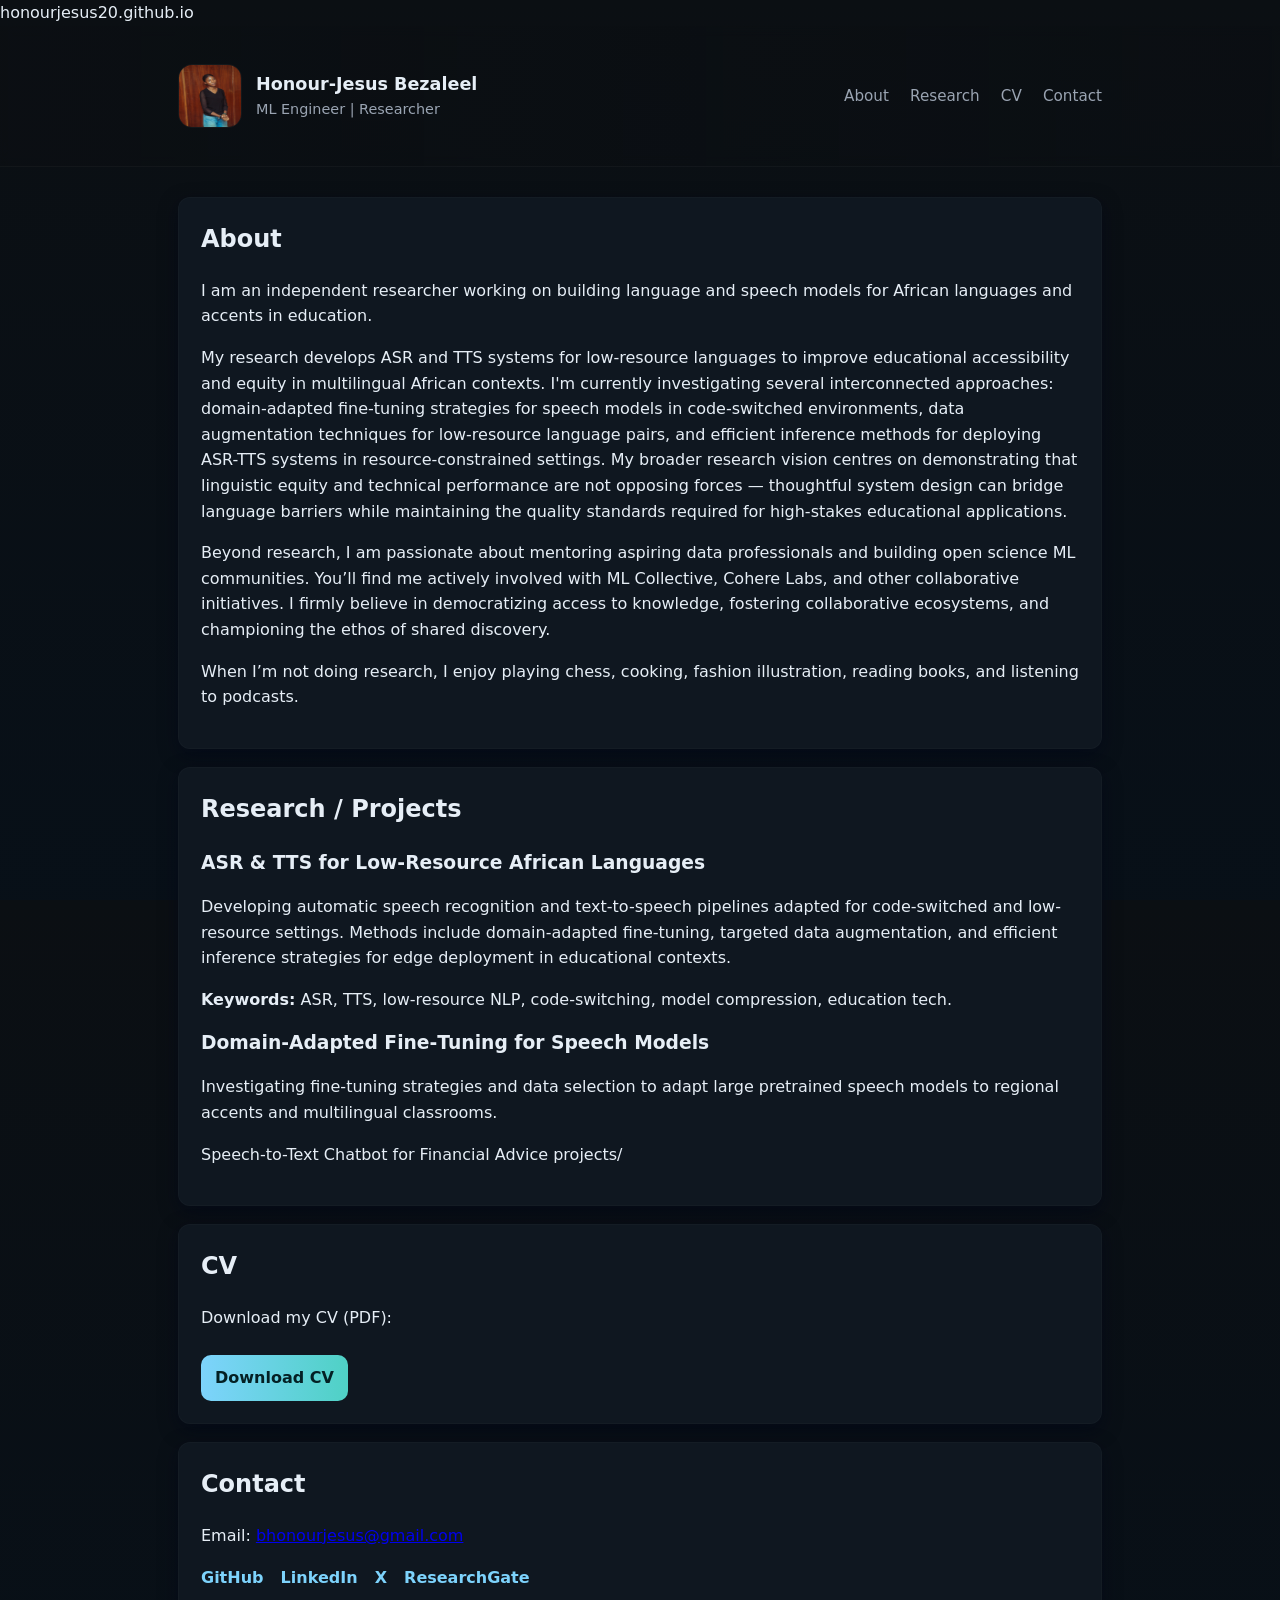
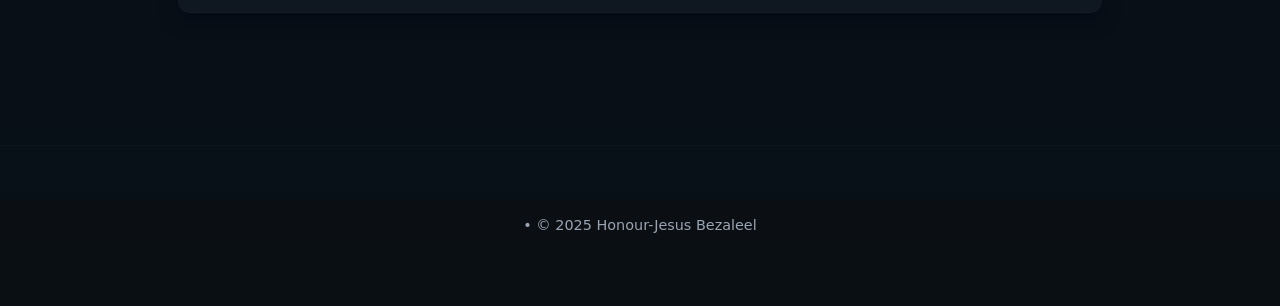
==== index.html @ 6c54e672 "Change profile image and update project note Updated profile image and modified project note." ====
honourjesus20.github.io<!doctype html>
<html lang="en">
<head>
  <meta charset="utf-8" />
  <meta name="viewport" content="width=device-width,initial-scale=1" />
  <title>Honour-Jesus Bezaleel — ML Engineer | Researcher</title>
  <link rel="stylesheet" href="style.css">
  <link rel="icon" href="assets/profile.svg">
</head>
<body>
  <header class="site-header">
    <div class="container header-inner">
      <div class="brand">
        <img src="WhatsApp Image 2024-03-01 at 17.44.11_cec49f7b.jpg" alt="Profile" class="avatar"/>
        <div>
          <h1>Honour-Jesus Bezaleel</h1>
          <p class="tagline">ML Engineer | Researcher</p>
        </div>
      </div>
      <nav class="nav">
        <a href="#about">About</a>
        <a href="#research">Research</a>
        <a href="#cv">CV</a>
        <a href="#contact">Contact</a>
      </nav>
    </div>
  </header>

  <main class="container main">
    <section id="about" class="card">
      <h2>About</h2>
      <p>
        I am an independent researcher working on building language and speech models for African languages and accents in education.
      </p>
      <p>
        My research develops ASR and TTS systems for low-resource languages to improve educational accessibility and equity in multilingual African contexts. I'm currently investigating several interconnected approaches: domain-adapted fine-tuning strategies for speech models in code-switched environments, data augmentation techniques for low-resource language pairs, and efficient inference methods for deploying ASR-TTS systems in resource-constrained settings. My broader research vision centres on demonstrating that linguistic equity and technical performance are not opposing forces — thoughtful system design can bridge language barriers while maintaining the quality standards required for high-stakes educational applications.
      </p>
      <p>
        Beyond research, I am passionate about mentoring aspiring data professionals and building open science ML communities. You’ll find me actively involved with ML Collective, Cohere Labs, and other collaborative initiatives. I firmly believe in democratizing access to knowledge, fostering collaborative ecosystems, and championing the ethos of shared discovery.
      </p>
      <p>
        When I’m not doing research, I enjoy playing chess, cooking, fashion illustration, reading books, and listening to podcasts.
      </p>
    </section>

    <section id="research" class="card">
      <h2>Research / Projects</h2>
      <article class="project">
        <h3>ASR & TTS for Low‑Resource African Languages</h3>
        <p>
          Developing automatic speech recognition and text-to-speech pipelines adapted for code‑switched and low-resource settings. Methods include domain-adapted fine-tuning, targeted data augmentation, and efficient inference strategies for edge deployment in educational contexts.
        </p>
        <p><strong>Keywords:</strong> ASR, TTS, low-resource NLP, code-switching, model compression, education tech.</p>
      </article>

      <article class="project">
        <h3>Domain‑Adapted Fine‑Tuning for Speech Models</h3>
        <p>
          Investigating fine-tuning strategies and data selection to adapt large pretrained speech models to regional accents and multilingual classrooms.
        </p>
      </article>

     <p class="project">Speech-to-Text Chatbot for Financial Advice </h3>projects/</p>
    </section>

    <section id="cv" class="card">
      <h2>CV</h2>
      <p>Download my CV (PDF):</p>
      <a class="btn" href="cv.pdf" download>Download CV</a>
    </section>

    <section id="contact" class="card">
      <h2>Contact</h2>
      <p>Email: <a href="mailto:bhonourjesus@gmail.com">bhonourjesus@gmail.com</a></p>
      <div class="socials">
        <a href="https://github.com/honourjesus20" target="_blank" rel="noopener">GitHub</a>
        <a href="https://www.linkedin.com/in/honour-jesus-bezaleel/" target="_blank" rel="noopener">LinkedIn</a>
        <a href="https://x.com/bezaleel_son" target="_blank" rel="noopener">X</a>
        <a href="https://www.researchgate.net/profile/Honour-Jesus-Bezaleel?ev=hdr_xprf" target="_blank" rel="noopener">ResearchGate</a>
      </div>
    </section>
  </main>

  <footer class="site-footer">
    <div class="container">
      <p>• © 2025 Honour-Jesus Bezaleel</p>
    </div>
  </footer>

  <script>
    // Smooth scrolling for internal links
    document.querySelectorAll('a[href^="#"]').forEach(a => {
      a.addEventListener('click', e => {
        e.preventDefault();
        const t = document.querySelector(a.getAttribute('href'));
        if (t) t.scrollIntoView({behavior: 'smooth'});
      });
    });
  </script>
</body>
</html>
---- style.css ----
/* style.css - Dark themed minimal academic style */
:root{
  --bg: #0b0f13;
  --card: #0f1720;
  --muted: #9aa4b2;
  --accent: #7dd3fc;
  --text: #e6eef6;
  --glass: rgba(255,255,255,0.03);
  --radius: 12px;
  --max-width: 980px;
}
*{box-sizing:border-box}
html,body{height:100%}
body{
  margin:0;
  font-family: Inter, ui-sans-serif, system-ui, -apple-system, "Segoe UI", Roboto, "Helvetica Neue", Arial;
  background: linear-gradient(180deg, var(--bg), #071019 120%);
  color:var(--text);
  -webkit-font-smoothing:antialiased;
  -moz-osx-font-smoothing:grayscale;
  line-height:1.6;
}
.container{max-width:var(--max-width);margin:0 auto;padding:28px;}
.header-inner{display:flex;align-items:center;justify-content:space-between;gap:16px;}
.site-header{position:sticky;top:0;background:linear-gradient(90deg, rgba(11,15,19,0.9), rgba(11,15,19,0.6));backdrop-filter: blur(6px);border-bottom:1px solid rgba(255,255,255,0.03);z-index:40;padding:10px 0}
.brand{display:flex;gap:14px;align-items:center}
.brand h1{margin:0;font-size:1.1rem}
.tagline{margin:0;color:var(--muted);font-size:0.9rem}
.avatar{width:64px;height:64px;border-radius:14px;border:1px solid rgba(255,255,255,0.04)}
.nav a{color:var(--muted);text-decoration:none;margin-left:16px;font-size:0.95rem}
.nav a:hover{color:var(--accent)}
.main{padding-top:30px;padding-bottom:80px}
.card{background:var(--card);border-radius:var(--radius);padding:22px;margin-bottom:18px;box-shadow: 0 6px 18px rgba(2,6,23,0.6);border:1px solid rgba(255,255,255,0.02)}
.card h2{margin-top:0}
.project h3{margin-bottom:6px;margin-top:6px}
.note{color:var(--muted);font-size:0.95rem}
.btn{display:inline-block;padding:10px 14px;border-radius:10px;background:linear-gradient(90deg,var(--accent),#4fd1c5);color:#042024;text-decoration:none;font-weight:600;margin-top:8px}
.socials a{display:inline-block;margin-right:12px;color:var(--accent);text-decoration:none;font-weight:600}
.site-footer{padding:26px 0;color:var(--muted);border-top:1px solid rgba(255,255,255,0.02);margin-top:34px;text-align:center;font-size:0.9rem}

/* Responsive */
@media (max-width:720px){
  .header-inner{flex-direction:column;align-items:flex-start}
  .nav{display:flex;gap:10px;margin-top:8px}
  .avatar{width:56px;height:56px}
  .container{padding:18px}
}
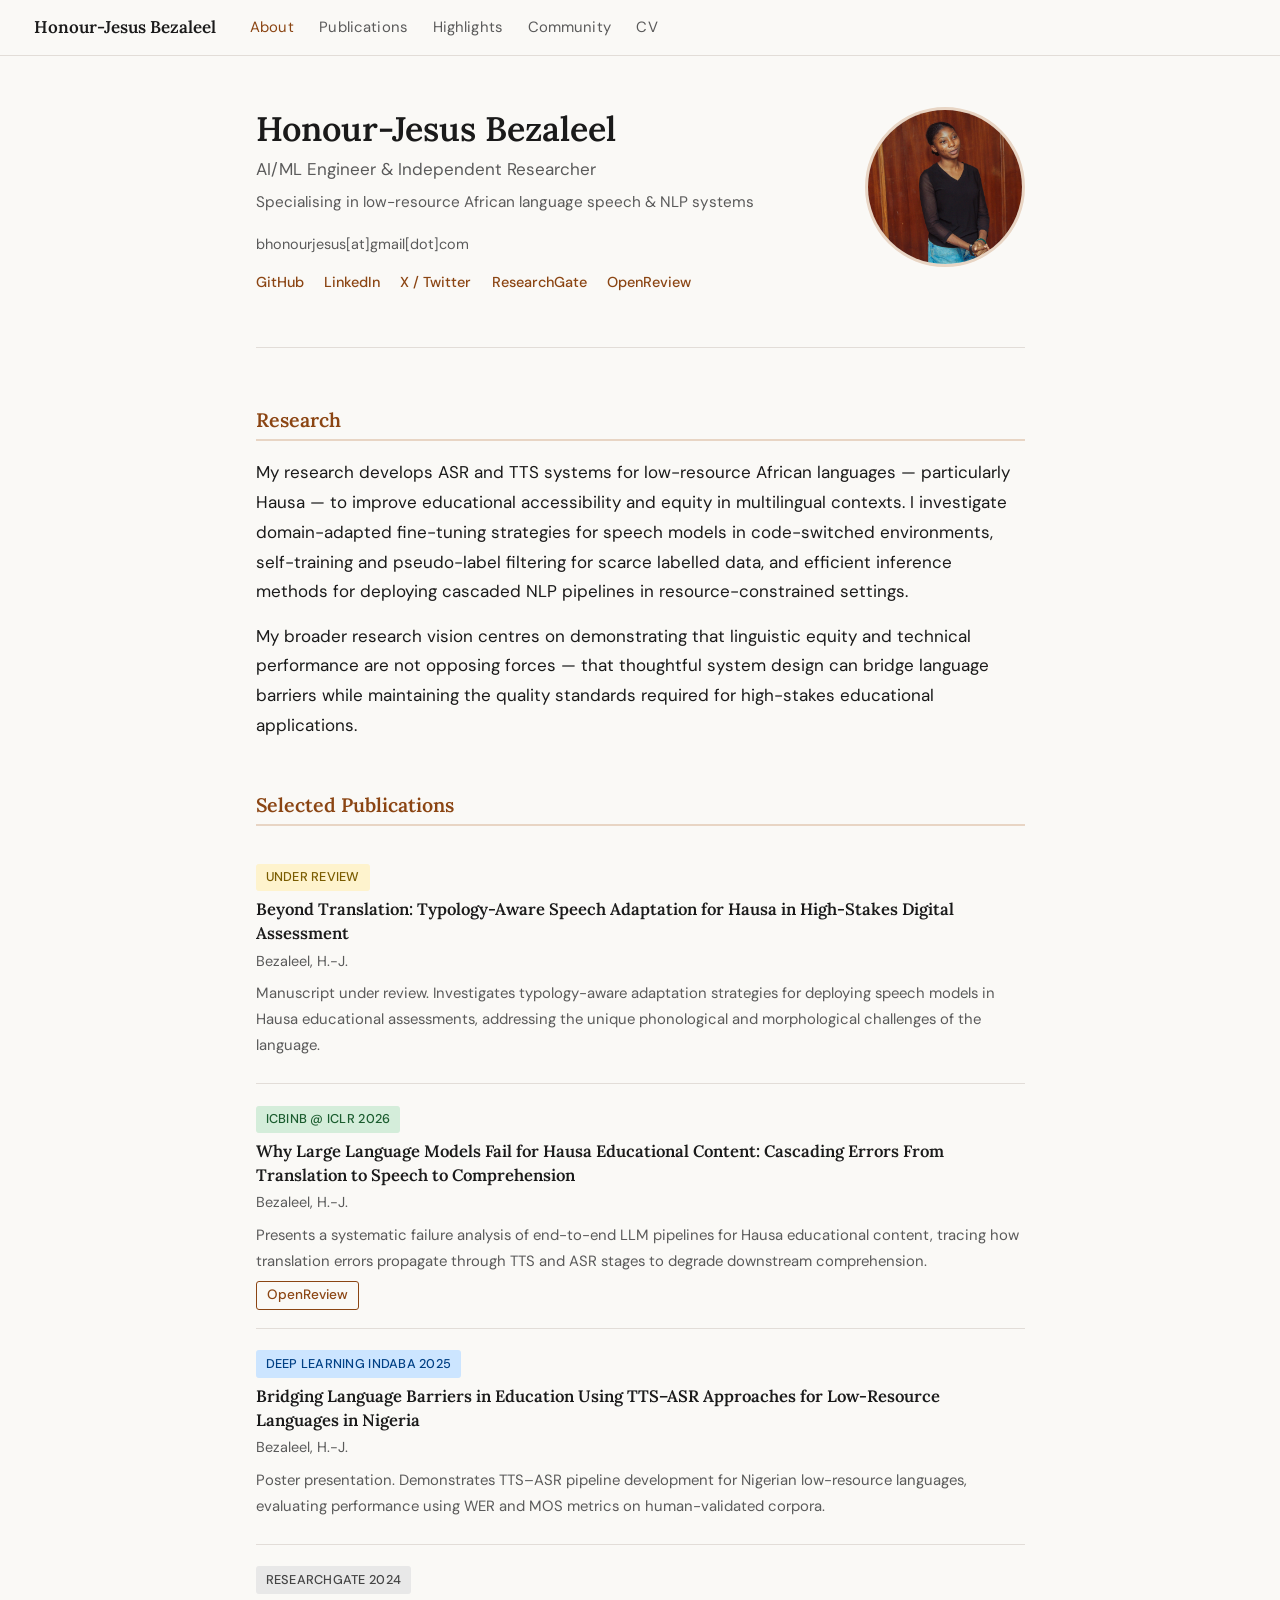
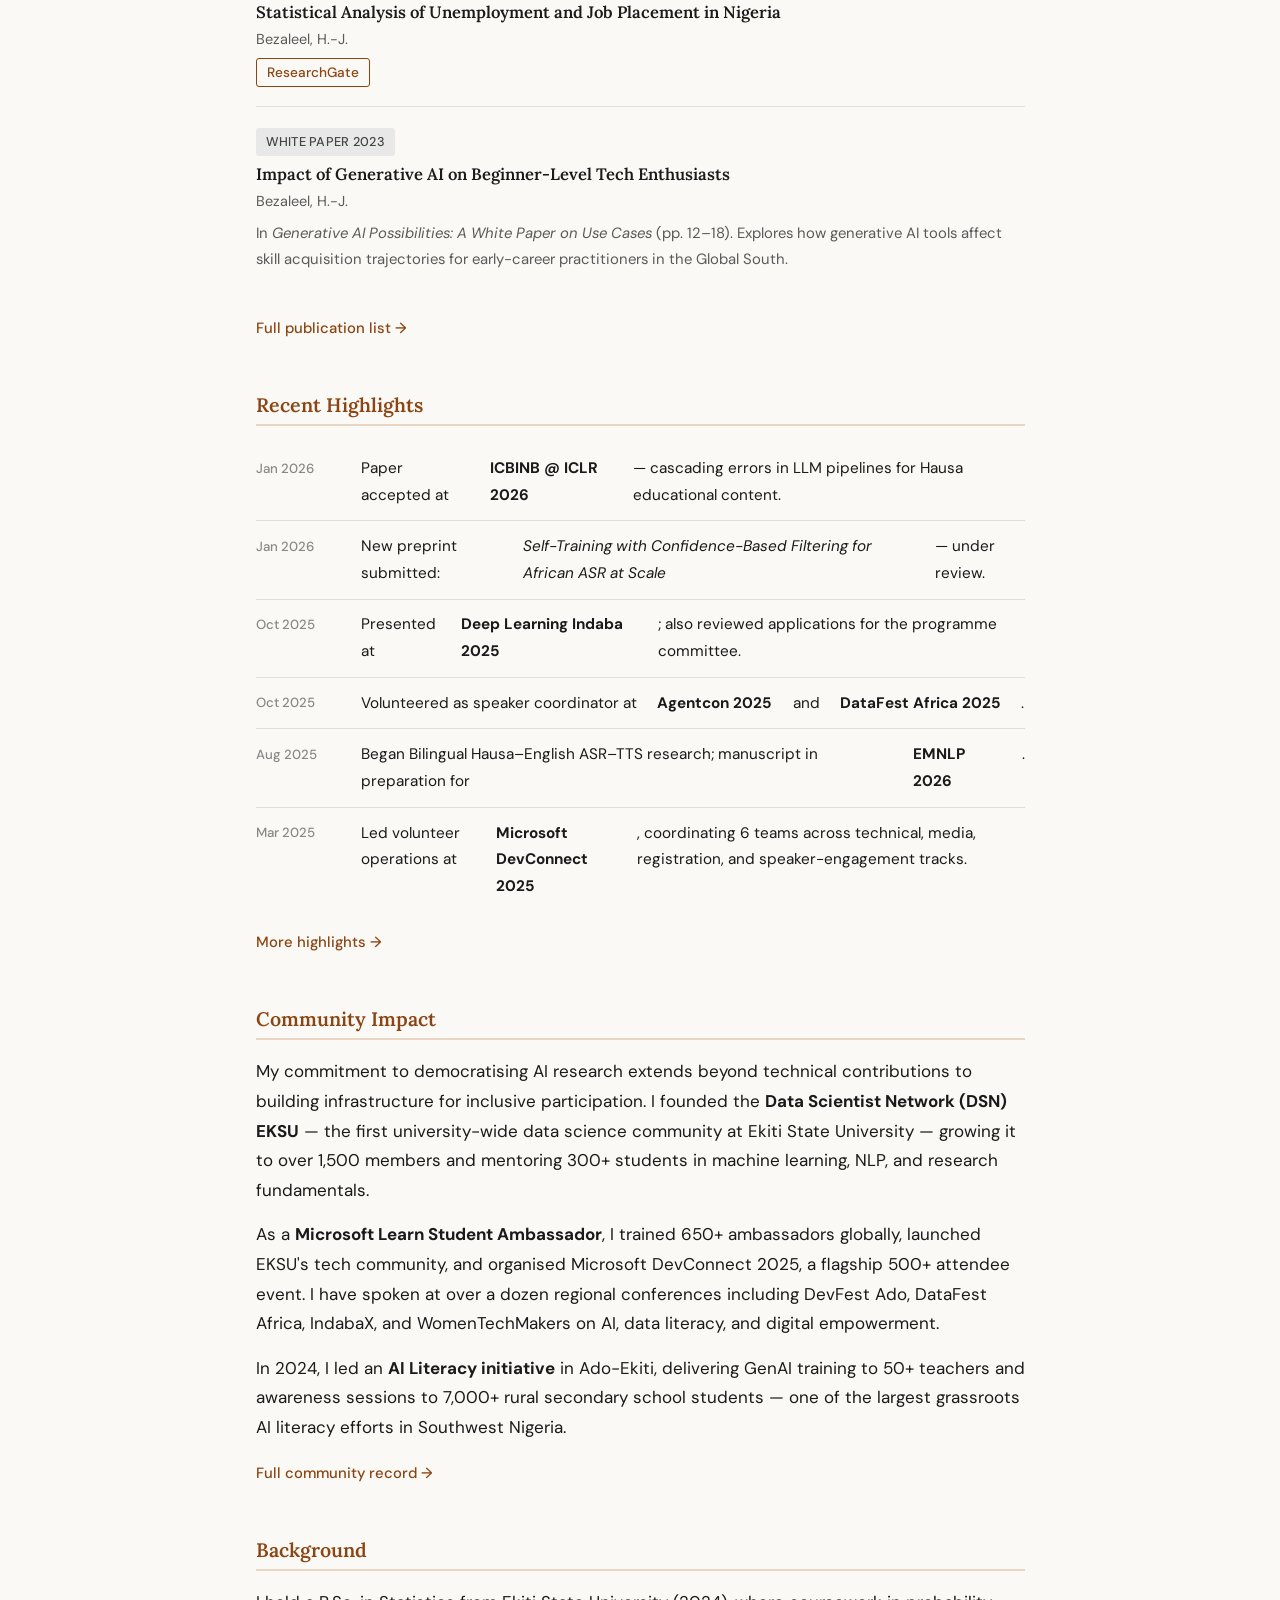
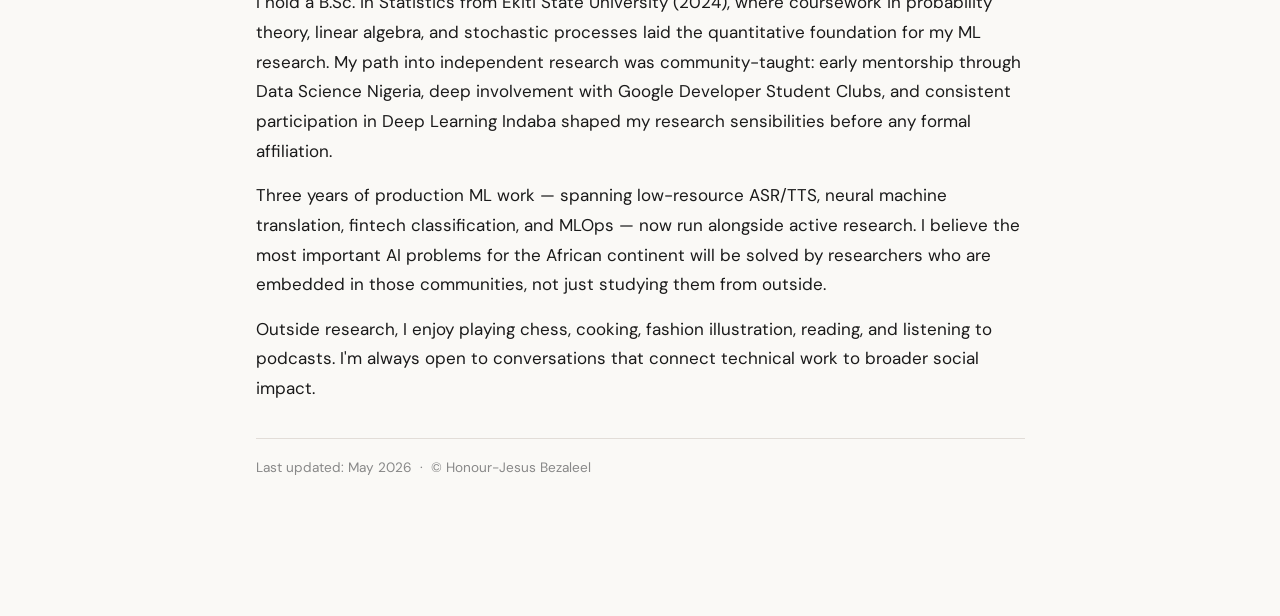
==== commit fee73a32: "Rename index(1).html to index.html" ====
--- a/index.html
+++ b/index.html
@@ -1,101 +1,180 @@
- honourjesus20.github.io<!doctype html>
+<!DOCTYPE html>
 <html lang="en">
 <head>
-  <meta charset="utf-8" />
-  <meta name="viewport" content="width=device-width,initial-scale=1" />
-  <title>Honour-Jesus Bezaleel — ML Engineer | Researcher</title>
-  <link rel="stylesheet" href="style.css">
-  <link rel="icon" href="assets/profile.svg">
+  <meta charset="UTF-8" />
+  <meta name="viewport" content="width=device-width, initial-scale=1.0" />
+  <meta name="description" content="Honour-Jesus Bezaleel — AI/ML Engineer and Researcher specialising in low-resource African language speech and NLP systems." />
+  <title>Honour-Jesus Bezaleel</title>
+  <link rel="preconnect" href="https://fonts.googleapis.com" />
+  <link rel="preconnect" href="https://fonts.gstatic.com" crossorigin />
+  <link href="https://fonts.googleapis.com/css2?family=Lora:ital,wght@0,400;0,600;1,400&family=DM+Sans:wght@300;400;500&display=swap" rel="stylesheet" />
+  <link rel="stylesheet" href="style.css" />
 </head>
 <body>
-  <header class="site-header">
-    <div class="container header-inner">
-      <div class="brand">
-        <img src="WhatsApp Image 2024-03-01 at 17.44.11_cec49f7b.jpg" alt="Profile" class="avatar"/>
-        <div>
-          <h1>Honour-Jesus Bezaleel</h1>
-          <p class="tagline">ML Engineer | Researcher</p>
+  <header>
+    <div class="site-title"><a href="index.html">Honour-Jesus Bezaleel</a></div>
+    <nav>
+      <a href="index.html" class="active">About</a>
+      <a href="publications.html">Publications</a>
+      <a href="news.html">Highlights</a>
+      <a href="community.html">Community</a>
+      <a href="Honour-Jesus_Bezaleel_CV(1).pdf" target="_blank">CV</a>
+    </nav>
+    <button class="nav-toggle" aria-label="Toggle navigation">&#9776;</button>
+  </header>
+
+  <main class="container">
+    <section class="hero">
+      <div class="hero-text">
+        <h1>Honour-Jesus Bezaleel</h1>
+        <p class="role">AI/ML Engineer &amp; Independent Researcher</p>
+        <p class="affiliation">
+          Specialising in low-resource African language speech &amp; NLP systems
+        </p>
+        <div class="contact-line">
+          <span>bhonourjesus[at]gmail[dot]com</span>
+        </div>
+        <div class="social-links">
+          <a href="https://github.com/honourjesus20" target="_blank">GitHub</a>
+          <a href="https://www.linkedin.com/in/honour-jesus-bezaleel/" target="_blank">LinkedIn</a>
+          <a href="https://x.com/bezaleel_son" target="_blank">X / Twitter</a>
+          <a href="https://www.researchgate.net/profile/Honour-Jesus-Bezaleel" target="_blank">ResearchGate</a>
+          <a href="https://openreview.net/profile?id=~Honour-Jesus_Bezaleel1" target="_blank">OpenReview</a>
         </div>
       </div>
-      <nav class="nav">
-        <a href="#about">About</a>
-        <a href="#research">Research</a>
-        <a href="#cv">CV</a>
-        <a href="#contact">Contact</a>
-      </nav>
-    </div>
-  </header>
+      <div class="hero-image">
+        <img src="WhatsApp Image 2024-03-01 at 17.44.11_cec49f7b.jpg" alt="Honour-Jesus Bezaleel" />
+      </div>
+    </section>
 
-  <main class="container main">
-    <section id="about" class="card">
-      <h2>About</h2>
+    <section id="research">
+      <h2>Research</h2>
       <p>
-        I am an independent researcher working on building language and speech models for African languages and accents in education.
+        My research develops ASR and TTS systems for low-resource African languages — particularly Hausa — to improve
+        educational accessibility and equity in multilingual contexts. I investigate domain-adapted fine-tuning strategies
+        for speech models in code-switched environments, self-training and pseudo-label filtering for scarce labelled data,
+        and efficient inference methods for deploying cascaded NLP pipelines in resource-constrained settings.
       </p>
       <p>
-        My research develops ASR and TTS systems for low-resource languages to improve educational accessibility and equity in multilingual African contexts. I'm currently investigating several interconnected approaches: domain-adapted fine-tuning strategies for speech models in code-switched environments, data augmentation techniques for low-resource language pairs, and efficient inference methods for deploying ASR-TTS systems in resource-constrained settings. My broader research vision centres on demonstrating that linguistic equity and technical performance are not opposing forces — thoughtful system design can bridge language barriers while maintaining the quality standards required for high-stakes educational applications.
-      </p>
-      <p>
-        Beyond research, I am passionate about mentoring aspiring data professionals and building open science ML communities. You’ll find me actively involved with ML Collective, Cohere Labs, and other collaborative initiatives. I firmly believe in democratizing access to knowledge, fostering collaborative ecosystems, and championing the ethos of shared discovery.
-      </p>
-      <p>
-        When I’m not doing research, I enjoy playing chess, cooking, fashion illustration, reading books, and listening to podcasts.
+        My broader research vision centres on demonstrating that linguistic equity and technical performance are not
+        opposing forces — that thoughtful system design can bridge language barriers while maintaining the quality
+        standards required for high-stakes educational applications.
       </p>
     </section>
 
-    <section id="research" class="card">
-      <h2>Research / Projects</h2>
-      <article class="project">
-        <h3>ASR & TTS for Low‑Resource African Languages</h3>
-        <p>
-          Developing automatic speech recognition and text-to-speech pipelines adapted for code‑switched and low-resource settings. Methods include domain-adapted fine-tuning, targeted data augmentation, and efficient inference strategies for edge deployment in educational contexts.
-        </p>
-        <p><strong>Keywords:</strong> ASR, TTS, low-resource NLP, code-switching, model compression, education tech.</p>
-      </article>
+    <section id="selected-publications">
+      <h2>Selected Publications</h2>
 
-      <article class="project">
-        <h3>Domain‑Adapted Fine‑Tuning for Speech Models</h3>
-        <p>
-          Investigating fine-tuning strategies and data selection to adapt large pretrained speech models to regional accents and multilingual classrooms.
-        </p>
-      </article>
+      <div class="pub-card">
+        <div class="pub-meta">
+          <span class="venue under-review">Under Review</span>
+        </div>
+        <p class="pub-title">Beyond Translation: Typology-Aware Speech Adaptation for Hausa in High-Stakes Digital Assessment</p>
+        <p class="pub-authors">Bezaleel, H.-J.</p>
+        <p class="pub-desc">Manuscript under review. Investigates typology-aware adaptation strategies for deploying speech models in Hausa educational assessments, addressing the unique phonological and morphological challenges of the language.</p>
+      </div>
 
-     <p class="project">Speech-to-Text Chatbot for Financial Advice </h3>projects/</p>
+      <div class="pub-card">
+        <div class="pub-meta">
+          <span class="venue iclr">ICBINB @ ICLR 2026</span>
+        </div>
+        <p class="pub-title">Why Large Language Models Fail for Hausa Educational Content: Cascading Errors From Translation to Speech to Comprehension</p>
+        <p class="pub-authors">Bezaleel, H.-J.</p>
+        <p class="pub-desc">Presents a systematic failure analysis of end-to-end LLM pipelines for Hausa educational content, tracing how translation errors propagate through TTS and ASR stages to degrade downstream comprehension.</p>
+        <div class="pub-links">
+          <a href="https://openreview.net/profile?id=~Honour-Jesus_Bezaleel1" target="_blank">OpenReview</a>
+        </div>
+      </div>
+
+      <div class="pub-card">
+        <div class="pub-meta">
+          <span class="venue indaba">Deep Learning Indaba 2025</span>
+        </div>
+        <p class="pub-title">Bridging Language Barriers in Education Using TTS–ASR Approaches for Low-Resource Languages in Nigeria</p>
+        <p class="pub-authors">Bezaleel, H.-J.</p>
+        <p class="pub-desc">Poster presentation. Demonstrates TTS–ASR pipeline development for Nigerian low-resource languages, evaluating performance using WER and MOS metrics on human-validated corpora.</p>
+      </div>
+
+      <div class="pub-card">
+        <div class="pub-meta">
+          <span class="venue preprint">ResearchGate 2024</span>
+        </div>
+        <p class="pub-title">Statistical Analysis of Unemployment and Job Placement in Nigeria</p>
+        <p class="pub-authors">Bezaleel, H.-J.</p>
+        <div class="pub-links">
+          <a href="https://www.researchgate.net/profile/Honour-Jesus-Bezaleel" target="_blank">ResearchGate</a>
+        </div>
+      </div>
+
+      <div class="pub-card">
+        <div class="pub-meta">
+          <span class="venue preprint">White Paper 2023</span>
+        </div>
+        <p class="pub-title">Impact of Generative AI on Beginner-Level Tech Enthusiasts</p>
+        <p class="pub-authors">Bezaleel, H.-J.</p>
+        <p class="pub-desc">In <em>Generative AI Possibilities: A White Paper on Use Cases</em> (pp. 12–18). Explores how generative AI tools affect skill acquisition trajectories for early-career practitioners in the Global South.</p>
+      </div>
+
+      <p class="see-more"><a href="publications.html">Full publication list →</a></p>
     </section>
 
-    <section id="cv" class="card">
-      <h2>CV</h2>
-      <p>Download my CV (PDF):</p>
-      <a class="btn" href="cv.pdf" download>Download CV</a>
+    <section id="highlights">
+      <h2>Recent Highlights</h2>
+      <ul class="news-list">
+        <li><span class="news-date">Jan 2026</span> Paper accepted at <strong>ICBINB @ ICLR 2026</strong> — cascading errors in LLM pipelines for Hausa educational content.</li>
+        <li><span class="news-date">Jan 2026</span> New preprint submitted: <em>Self-Training with Confidence-Based Filtering for African ASR at Scale</em> — under review.</li>
+        <li><span class="news-date">Oct 2025</span> Presented at <strong>Deep Learning Indaba 2025</strong>; also reviewed applications for the programme committee.</li>
+        <li><span class="news-date">Oct 2025</span> Volunteered as speaker coordinator at <strong>Agentcon 2025</strong> and <strong>DataFest Africa 2025</strong>.</li>
+        <li><span class="news-date">Aug 2025</span> Began Bilingual Hausa–English ASR–TTS research; manuscript in preparation for <strong>EMNLP 2026</strong>.</li>
+        <li><span class="news-date">Mar 2025</span> Led volunteer operations at <strong>Microsoft DevConnect 2025</strong>, coordinating 6 teams across technical, media, registration, and speaker-engagement tracks.</li>
+      </ul>
+      <p class="see-more"><a href="news.html">More highlights →</a></p>
     </section>
 
-    <section id="contact" class="card">
-      <h2>Contact</h2>
-      <p>Email: <a href="mailto:bhonourjesus@gmail.com">bhonourjesus@gmail.com</a></p>
-      <div class="socials">
-        <a href="https://github.com/honourjesus20" target="_blank" rel="noopener">GitHub</a>
-        <a href="https://www.linkedin.com/in/honour-jesus-bezaleel/" target="_blank" rel="noopener">LinkedIn</a>
-        <a href="https://x.com/bezaleel_son" target="_blank" rel="noopener">X</a>
-        <a href="https://www.researchgate.net/profile/Honour-Jesus-Bezaleel?ev=hdr_xprf" target="_blank" rel="noopener">ResearchGate</a>
-      </div>
+    <section id="community">
+      <h2>Community Impact</h2>
+      <p>
+        My commitment to democratising AI research extends beyond technical contributions to building
+        infrastructure for inclusive participation. I founded the <strong>Data Scientist Network (DSN) EKSU</strong> — the
+        first university-wide data science community at Ekiti State University — growing it to over 1,500 members and
+        mentoring 300+ students in machine learning, NLP, and research fundamentals.
+      </p>
+      <p>
+        As a <strong>Microsoft Learn Student Ambassador</strong>, I trained 650+ ambassadors globally, launched EKSU's
+        tech community, and organised Microsoft DevConnect 2025, a flagship 500+ attendee event. I have spoken at over a
+        dozen regional conferences including DevFest Ado, DataFest Africa, IndabaX, and WomenTechMakers on AI, data
+        literacy, and digital empowerment.
+      </p>
+      <p>
+        In 2024, I led an <strong>AI Literacy initiative</strong> in Ado-Ekiti, delivering GenAI training to 50+
+        teachers and awareness sessions to 7,000+ rural secondary school students — one of the largest grassroots AI
+        literacy efforts in Southwest Nigeria.
+      </p>
+      <p class="see-more"><a href="community.html">Full community record →</a></p>
+    </section>
+
+    <section id="background">
+      <h2>Background</h2>
+      <p>
+        I hold a B.Sc. in Statistics from Ekiti State University (2024), where coursework in probability theory,
+        linear algebra, and stochastic processes laid the quantitative foundation for my ML research. My path into
+        independent research was community-taught: early mentorship through Data Science Nigeria, deep involvement with
+        Google Developer Student Clubs, and consistent participation in Deep Learning Indaba shaped my research
+        sensibilities before any formal affiliation.
+      </p>
+      <p>
+        Three years of production ML work — spanning low-resource ASR/TTS, neural machine translation,
+        fintech classification, and MLOps — now run alongside active research. I believe the most important AI
+        problems for the African continent will be solved by researchers who are embedded in those communities, not
+        just studying them from outside.
+      </p>
+      <p>
+        Outside research, I enjoy playing chess, cooking, fashion illustration, reading, and listening to podcasts.
+        I'm always open to conversations that connect technical work to broader social impact.
+      </p>
+      <p class="updated">Last updated: May 2026 &nbsp;·&nbsp; © Honour-Jesus Bezaleel</p>
     </section>
   </main>
-
-  <footer class="site-footer">
-    <div class="container">
-      <p>• © 2025 Honour-Jesus Bezaleel</p>
-    </div>
-  </footer>
-
-  <script>
-    // Smooth scrolling for internal links
-    document.querySelectorAll('a[href^="#"]').forEach(a => {
-      a.addEventListener('click', e => {
-        e.preventDefault();
-        const t = document.querySelector(a.getAttribute('href'));
-        if (t) t.scrollIntoView({behavior: 'smooth'});
-      });
-    });
-  </script>
+  <script src="main.js"></script>
 </body>
 </html>
--- a/style.css
+++ b/style.css
@@ -1,47 +1,415 @@
-/* style.css - Dark themed minimal academic style */
-:root{
-  --bg: #0b0f13;
-  --card: #0f1720;
-  --muted: #9aa4b2;
-  --accent: #7dd3fc;
-  --text: #e6eef6;
-  --glass: rgba(255,255,255,0.03);
-  --radius: 12px;
-  --max-width: 980px;
-}
-*{box-sizing:border-box}
-html,body{height:100%}
-body{
-  margin:0;
-  font-family: Inter, ui-sans-serif, system-ui, -apple-system, "Segoe UI", Roboto, "Helvetica Neue", Arial;
-  background: linear-gradient(180deg, var(--bg), #071019 120%);
-  color:var(--text);
-  -webkit-font-smoothing:antialiased;
-  -moz-osx-font-smoothing:grayscale;
-  line-height:1.6;
-}
-.container{max-width:var(--max-width);margin:0 auto;padding:28px;}
-.header-inner{display:flex;align-items:center;justify-content:space-between;gap:16px;}
-.site-header{position:sticky;top:0;background:linear-gradient(90deg, rgba(11,15,19,0.9), rgba(11,15,19,0.6));backdrop-filter: blur(6px);border-bottom:1px solid rgba(255,255,255,0.03);z-index:40;padding:10px 0}
-.brand{display:flex;gap:14px;align-items:center}
-.brand h1{margin:0;font-size:1.1rem}
-.tagline{margin:0;color:var(--muted);font-size:0.9rem}
-.avatar{width:64px;height:64px;border-radius:14px;border:1px solid rgba(255,255,255,0.04)}
-.nav a{color:var(--muted);text-decoration:none;margin-left:16px;font-size:0.95rem}
-.nav a:hover{color:var(--accent)}
-.main{padding-top:30px;padding-bottom:80px}
-.card{background:var(--card);border-radius:var(--radius);padding:22px;margin-bottom:18px;box-shadow: 0 6px 18px rgba(2,6,23,0.6);border:1px solid rgba(255,255,255,0.02)}
-.card h2{margin-top:0}
-.project h3{margin-bottom:6px;margin-top:6px}
-.note{color:var(--muted);font-size:0.95rem}
-.btn{display:inline-block;padding:10px 14px;border-radius:10px;background:linear-gradient(90deg,var(--accent),#4fd1c5);color:#042024;text-decoration:none;font-weight:600;margin-top:8px}
-.socials a{display:inline-block;margin-right:12px;color:var(--accent);text-decoration:none;font-weight:600}
-.site-footer{padding:26px 0;color:var(--muted);border-top:1px solid rgba(255,255,255,0.02);margin-top:34px;text-align:center;font-size:0.9rem}
-
-/* Responsive */
-@media (max-width:720px){
-  .header-inner{flex-direction:column;align-items:flex-start}
-  .nav{display:flex;gap:10px;margin-top:8px}
-  .avatar{width:56px;height:56px}
-  .container{padding:18px}
-}
+/* =========================================================
+   Honour-Jesus Bezaleel — Academic Portfolio
+   Clean editorial style inspired by academic personal sites
+   ========================================================= */
+
+:root {
+  --bg: #faf9f6;
+  --surface: #ffffff;
+  --text: #1a1a1a;
+  --text-muted: #5a5a5a;
+  --text-light: #888;
+  --accent: #8b4513;       /* warm terracotta — ties to Nigerian earth tones */
+  --accent-soft: #e8d5c4;
+  --border: #e2ddd8;
+  --header-bg: #faf9f6;
+
+  --font-serif: 'Lora', Georgia, serif;
+  --font-sans: 'DM Sans', 'Helvetica Neue', sans-serif;
+
+  --max-width: 820px;
+  --nav-height: 56px;
+}
+
+/* ---- Reset & Base ---- */
+*, *::before, *::after { box-sizing: border-box; margin: 0; padding: 0; }
+
+html { font-size: 17px; scroll-behavior: smooth; }
+
+body {
+  font-family: var(--font-sans);
+  background: var(--bg);
+  color: var(--text);
+  line-height: 1.75;
+  -webkit-font-smoothing: antialiased;
+}
+
+a {
+  color: var(--accent);
+  text-decoration: none;
+}
+a:hover { text-decoration: underline; }
+
+h1, h2, h3 {
+  font-family: var(--font-serif);
+  font-weight: 600;
+  line-height: 1.3;
+  color: var(--text);
+}
+
+/* ---- Header / Nav ---- */
+header {
+  position: sticky;
+  top: 0;
+  z-index: 100;
+  background: var(--header-bg);
+  border-bottom: 1px solid var(--border);
+  display: flex;
+  align-items: center;
+  padding: 0 2rem;
+  height: var(--nav-height);
+  gap: 2rem;
+}
+
+.site-title {
+  font-family: var(--font-serif);
+  font-size: 1rem;
+  font-weight: 600;
+  white-space: nowrap;
+  flex-shrink: 0;
+}
+.site-title a { color: var(--text); }
+.site-title a:hover { text-decoration: none; color: var(--accent); }
+
+nav {
+  display: flex;
+  align-items: center;
+  gap: 1.5rem;
+  flex-wrap: wrap;
+}
+nav a {
+  font-size: 0.875rem;
+  font-weight: 400;
+  color: var(--text-muted);
+  letter-spacing: 0.01em;
+  transition: color 0.15s;
+}
+nav a:hover, nav a.active {
+  color: var(--accent);
+  text-decoration: none;
+}
+
+.nav-toggle {
+  display: none;
+  background: none;
+  border: none;
+  font-size: 1.25rem;
+  cursor: pointer;
+  color: var(--text);
+  margin-left: auto;
+}
+
+/* ---- Container ---- */
+.container {
+  max-width: var(--max-width);
+  margin: 0 auto;
+  padding: 3rem 1.5rem 5rem;
+}
+
+/* ---- Hero ---- */
+.hero {
+  display: flex;
+  gap: 3rem;
+  align-items: flex-start;
+  margin-bottom: 3.5rem;
+  padding-bottom: 3rem;
+  border-bottom: 1px solid var(--border);
+}
+
+.hero-text { flex: 1; min-width: 0; }
+
+.hero-text h1 {
+  font-size: 2rem;
+  margin-bottom: 0.25rem;
+}
+
+.role {
+  font-size: 1rem;
+  color: var(--text-muted);
+  margin-bottom: 0.2rem;
+}
+
+.affiliation {
+  font-size: 0.9rem;
+  color: var(--text-muted);
+  margin-bottom: 1rem;
+}
+
+.contact-line {
+  font-size: 0.85rem;
+  color: var(--text-muted);
+  margin-bottom: 0.75rem;
+  font-family: var(--font-sans);
+}
+
+.social-links {
+  display: flex;
+  flex-wrap: wrap;
+  gap: 0.5rem 1.2rem;
+}
+.social-links a {
+  font-size: 0.85rem;
+  font-weight: 500;
+}
+
+.hero-image {
+  flex-shrink: 0;
+}
+.hero-image img {
+  width: 160px;
+  height: 160px;
+  border-radius: 50%;
+  object-fit: cover;
+  border: 3px solid var(--accent-soft);
+}
+
+/* ---- Sections ---- */
+section {
+  margin-bottom: 3rem;
+}
+
+section h2 {
+  font-size: 1.15rem;
+  font-weight: 600;
+  margin-bottom: 1rem;
+  padding-bottom: 0.4rem;
+  border-bottom: 2px solid var(--accent-soft);
+  color: var(--accent);
+}
+
+section p {
+  margin-bottom: 0.85rem;
+  color: var(--text);
+}
+
+/* ---- Page title (sub-pages) ---- */
+.page-title {
+  font-size: 1.8rem;
+  margin-bottom: 0.75rem;
+}
+
+.page-intro {
+  color: var(--text-muted);
+  margin-bottom: 2.5rem;
+  font-size: 0.95rem;
+}
+
+/* ---- Publication Cards ---- */
+.pub-card {
+  padding: 1.1rem 0;
+  border-bottom: 1px solid var(--border);
+}
+.pub-card:last-of-type { border-bottom: none; }
+
+.pub-meta {
+  margin-bottom: 0.35rem;
+}
+
+.venue {
+  display: inline-block;
+  font-size: 0.75rem;
+  font-weight: 500;
+  padding: 0.15rem 0.6rem;
+  border-radius: 3px;
+  letter-spacing: 0.02em;
+  text-transform: uppercase;
+}
+.under-review { background: #fef3cd; color: #7a5c00; }
+.iclr         { background: #d4edda; color: #1a5c2e; }
+.indaba       { background: #cce5ff; color: #004085; }
+.preprint     { background: #e8e8e8; color: #444; }
+
+.pub-title {
+  font-family: var(--font-serif);
+  font-size: 0.975rem;
+  font-weight: 600;
+  margin-bottom: 0.2rem;
+  line-height: 1.45;
+}
+
+.pub-authors {
+  font-size: 0.85rem;
+  color: var(--text-muted);
+  margin-bottom: 0.35rem;
+}
+
+.pub-desc {
+  font-size: 0.875rem;
+  color: var(--text-muted);
+  margin-bottom: 0.4rem;
+}
+
+.pub-links {
+  display: flex;
+  gap: 1rem;
+}
+.pub-links a {
+  font-size: 0.8rem;
+  font-weight: 500;
+  border: 1px solid var(--accent);
+  padding: 0.1rem 0.6rem;
+  border-radius: 3px;
+  color: var(--accent);
+  transition: background 0.15s, color 0.15s;
+}
+.pub-links a:hover {
+  background: var(--accent);
+  color: white;
+  text-decoration: none;
+}
+
+.see-more {
+  font-size: 0.875rem;
+  font-weight: 500;
+  margin-top: 1rem;
+}
+
+/* ---- News list ---- */
+.news-list {
+  list-style: none;
+  padding: 0;
+}
+.news-list li {
+  display: flex;
+  gap: 1.2rem;
+  padding: 0.7rem 0;
+  border-bottom: 1px solid var(--border);
+  font-size: 0.9rem;
+  align-items: flex-start;
+}
+.news-list li:last-child { border-bottom: none; }
+
+.news-list.detailed li {
+  flex-direction: column;
+  gap: 0.3rem;
+  padding: 1rem 0;
+}
+
+.news-date {
+  flex-shrink: 0;
+  font-size: 0.78rem;
+  color: var(--text-light);
+  font-weight: 500;
+  min-width: 5rem;
+  padding-top: 0.1rem;
+  font-variant-numeric: tabular-nums;
+}
+
+/* ---- Role Cards (Community page) ---- */
+.role-card {
+  padding: 1.25rem 0;
+  border-bottom: 1px solid var(--border);
+}
+.role-card:last-of-type { border-bottom: none; }
+
+.role-header {
+  display: flex;
+  flex-wrap: wrap;
+  gap: 0.4rem 1.2rem;
+  align-items: baseline;
+  margin-bottom: 0.6rem;
+}
+.role-title {
+  font-family: var(--font-serif);
+  font-weight: 600;
+  font-size: 1rem;
+}
+.role-org {
+  font-size: 0.875rem;
+  color: var(--accent);
+  font-weight: 500;
+}
+.role-period {
+  font-size: 0.78rem;
+  color: var(--text-light);
+  margin-left: auto;
+}
+.role-card p {
+  font-size: 0.9rem;
+  color: var(--text-muted);
+  margin-bottom: 0.5rem;
+}
+
+/* ---- Event list ---- */
+.event-list {
+  padding-left: 1.25rem;
+  font-size: 0.9rem;
+  color: var(--text-muted);
+}
+.event-list li {
+  margin-bottom: 0.5rem;
+  padding-bottom: 0.5rem;
+  border-bottom: 1px solid var(--border);
+}
+.event-list li:last-child { border-bottom: none; }
+
+/* ---- Profile links ---- */
+.profile-links {
+  display: flex;
+  flex-wrap: wrap;
+  gap: 0.75rem;
+  margin-top: 0.5rem;
+}
+.profile-links a {
+  font-size: 0.875rem;
+  font-weight: 500;
+  border: 1px solid var(--border);
+  padding: 0.3rem 1rem;
+  border-radius: 4px;
+  color: var(--text);
+  transition: border-color 0.15s, color 0.15s;
+}
+.profile-links a:hover {
+  border-color: var(--accent);
+  color: var(--accent);
+  text-decoration: none;
+}
+
+/* ---- Footer note ---- */
+.updated {
+  font-size: 0.8rem;
+  color: var(--text-light);
+  margin-top: 2rem;
+  padding-top: 1rem;
+  border-top: 1px solid var(--border);
+}
+
+/* ---- Responsive ---- */
+@media (max-width: 640px) {
+  html { font-size: 16px; }
+
+  header {
+    padding: 0 1rem;
+    flex-wrap: wrap;
+    height: auto;
+    padding-top: 0.75rem;
+    padding-bottom: 0.75rem;
+    gap: 0.5rem;
+  }
+
+  .nav-toggle { display: block; }
+
+  nav {
+    display: none;
+    width: 100%;
+    flex-direction: column;
+    align-items: flex-start;
+    gap: 0.75rem;
+    padding: 0.5rem 0 0.75rem;
+  }
+  nav.open { display: flex; }
+  nav a { font-size: 1rem; }
+
+  .hero {
+    flex-direction: column-reverse;
+    gap: 1.5rem;
+    align-items: center;
+    text-align: center;
+  }
+  .hero-image img { width: 120px; height: 120px; }
+  .social-links { justify-content: center; }
+
+  .role-period { margin-left: 0; }
+
+  .news-list li { flex-direction: column; gap: 0.2rem; }
+}
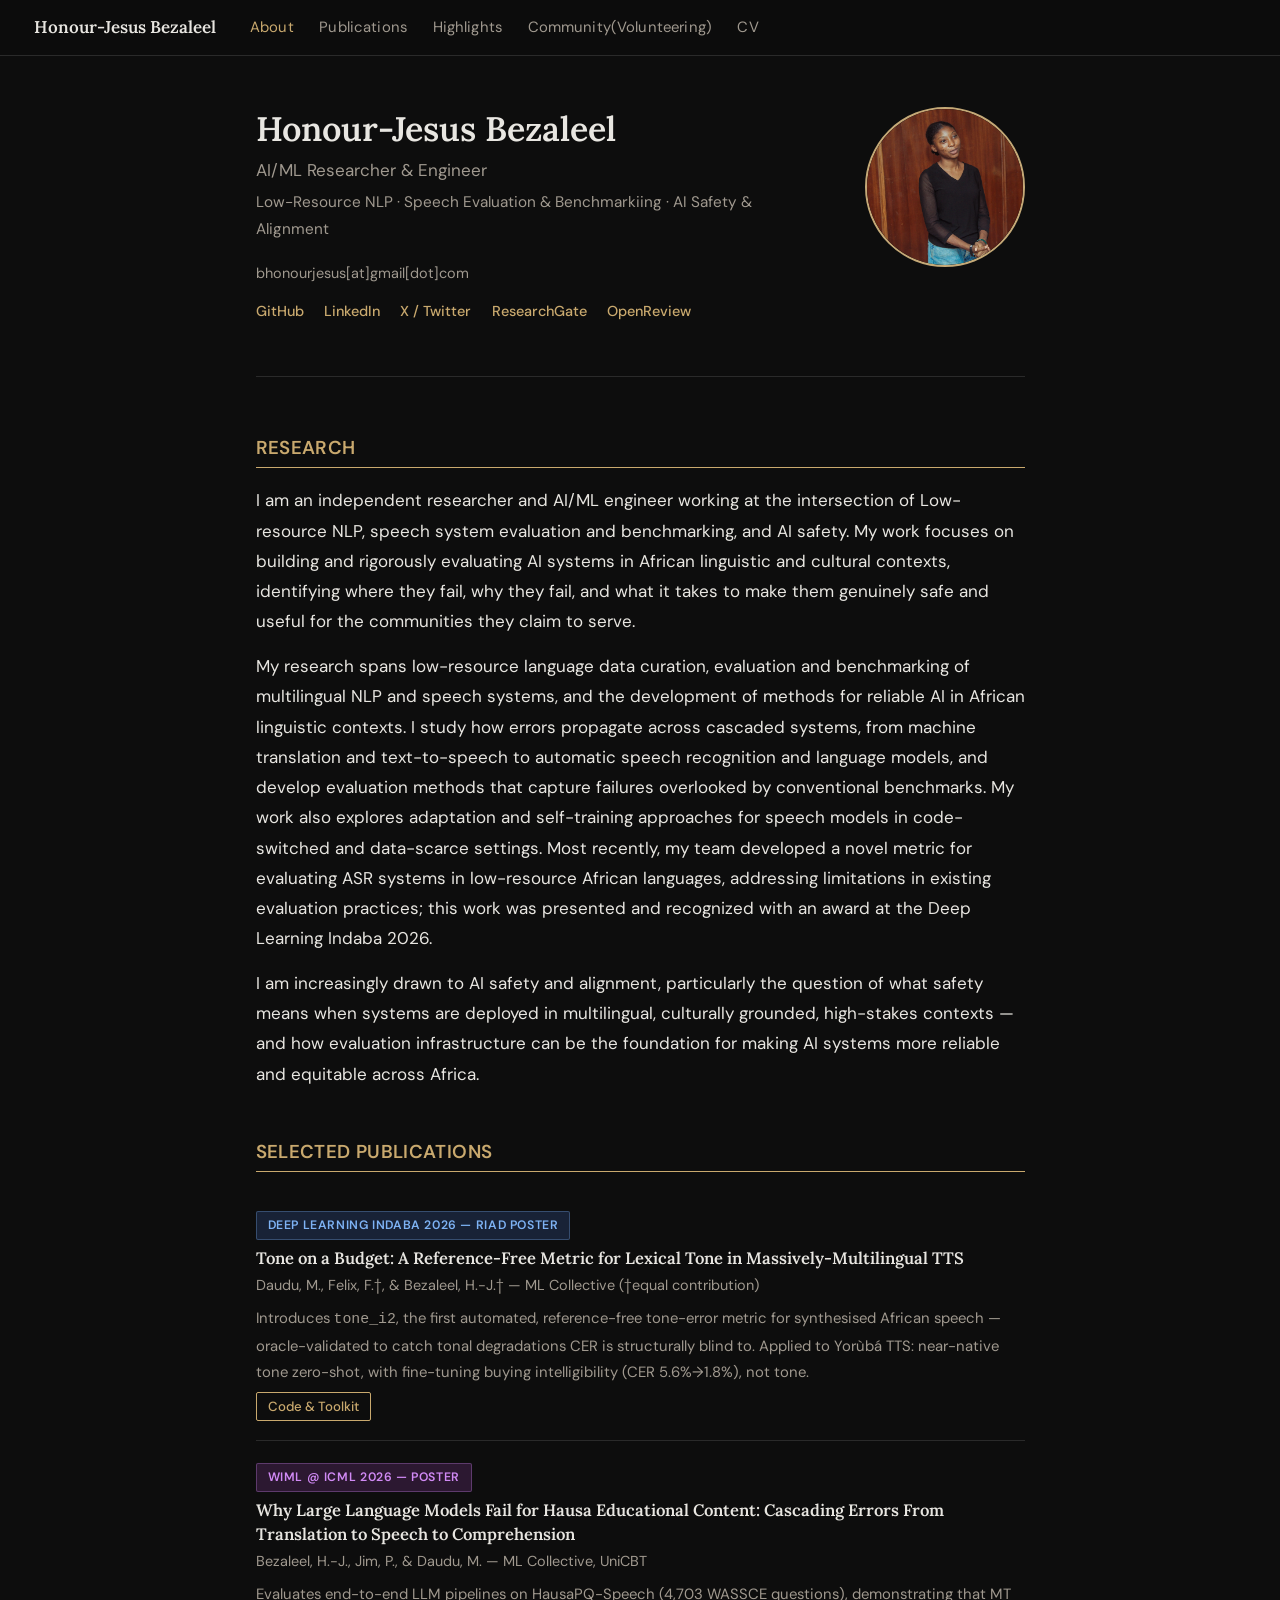
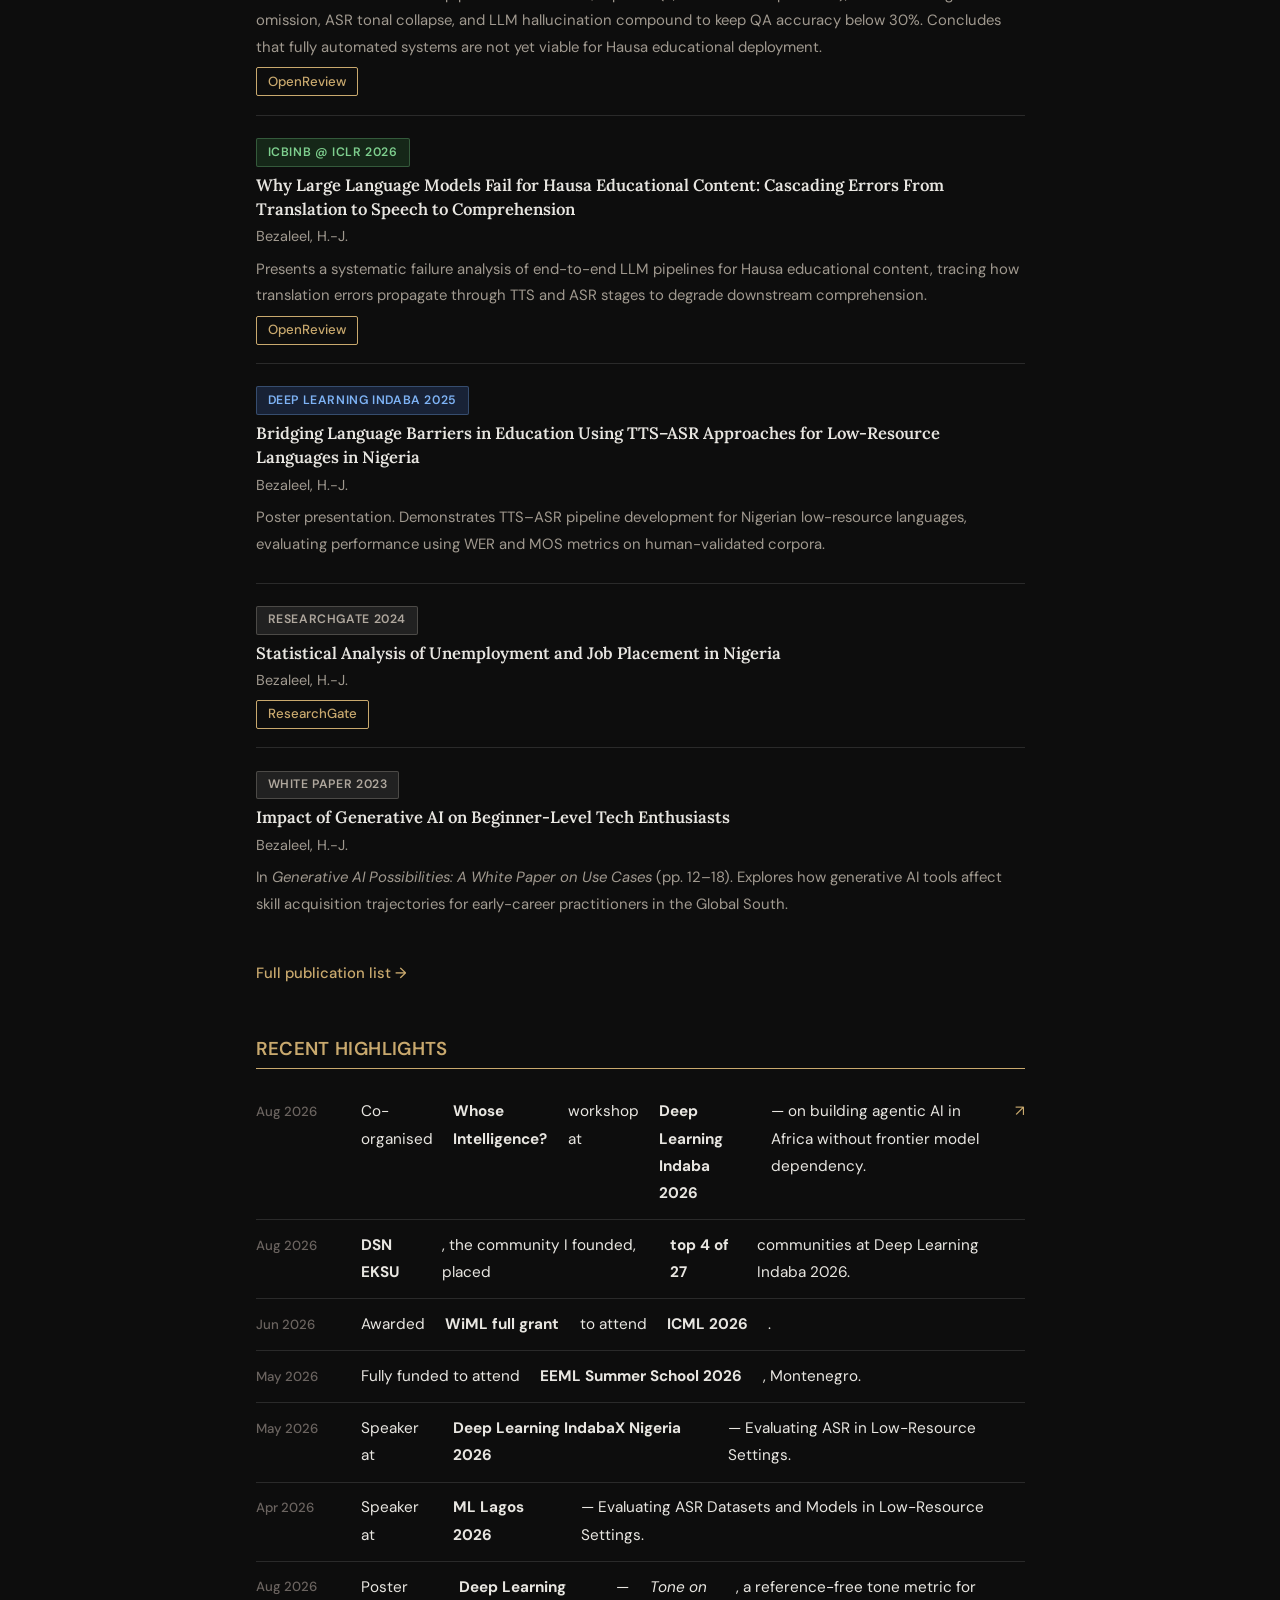
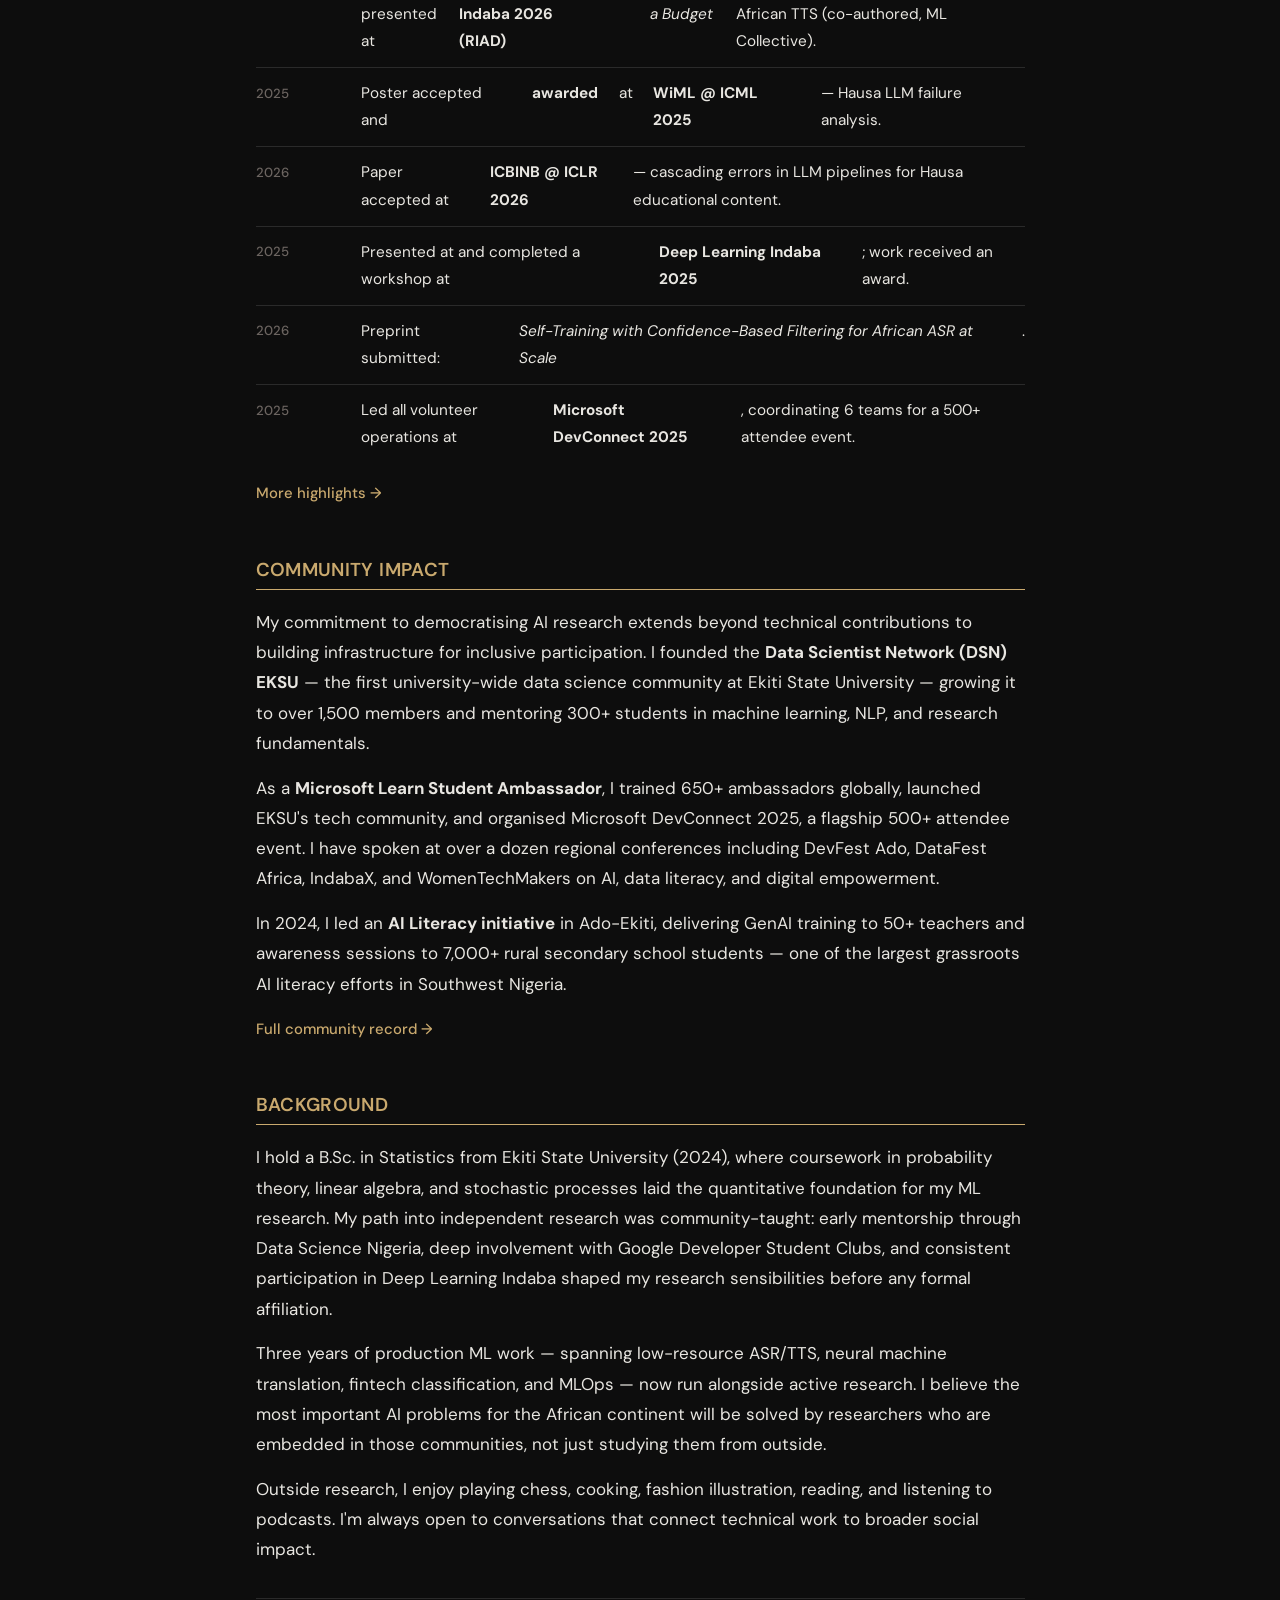
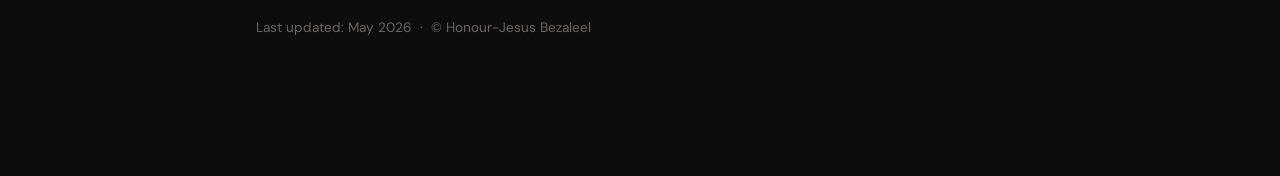
==== commit 863d6150: "Updated recent highlight" ====
--- a/index.html
+++ b/index.html
@@ -3,7 +3,7 @@
 <head>
   <meta charset="UTF-8" />
   <meta name="viewport" content="width=device-width, initial-scale=1.0" />
-  <meta name="description" content="Honour-Jesus Bezaleel — AI/ML Engineer and Researcher specialising in low-resource African language speech and NLP systems." />
+  <meta name="description" content="Honour-Jesus Bezaleel — AI/ML Researcher specialising in African language NLP, speech evaluation and benchmarking, and AI safety." />
   <title>Honour-Jesus Bezaleel</title>
   <link rel="preconnect" href="https://fonts.googleapis.com" />
   <link rel="preconnect" href="https://fonts.gstatic.com" crossorigin />
@@ -17,20 +17,19 @@
       <a href="index.html" class="active">About</a>
       <a href="publications.html">Publications</a>
       <a href="news.html">Highlights</a>
-      <a href="community.html">Community</a>
-      <a href="Honour-Jesus_Bezaleel_CV(1).pdf" target="_blank">CV</a>
+      <a href="community.html">Community(Volunteering)</a>
+      <a href="Honour-Jesus_Bezaleel_CV%20%20(1).pdf" target="_blank">CV</a>
     </nav>
     <button class="nav-toggle" aria-label="Toggle navigation">&#9776;</button>
   </header>
 
-  <main class="container">
+
+<main class="container">
     <section class="hero">
       <div class="hero-text">
         <h1>Honour-Jesus Bezaleel</h1>
-        <p class="role">AI/ML Engineer &amp; Independent Researcher</p>
-        <p class="affiliation">
-          Specialising in low-resource African language speech &amp; NLP systems
-        </p>
+        <p class="role">AI/ML Researcher &amp; Engineer</p>
+        <p class="affiliation">Low-Resource NLP · Speech Evaluation & Benchmarkiing · AI Safety &amp; Alignment</p>
         <div class="contact-line">
           <span>bhonourjesus[at]gmail[dot]com</span>
         </div>
@@ -47,31 +46,58 @@
       </div>
     </section>
 
+
     <section id="research">
       <h2>Research</h2>
       <p>
-        My research develops ASR and TTS systems for low-resource African languages — particularly Hausa — to improve
-        educational accessibility and equity in multilingual contexts. I investigate domain-adapted fine-tuning strategies
-        for speech models in code-switched environments, self-training and pseudo-label filtering for scarce labelled data,
-        and efficient inference methods for deploying cascaded NLP pipelines in resource-constrained settings.
-      </p>
-      <p>
-        My broader research vision centres on demonstrating that linguistic equity and technical performance are not
-        opposing forces — that thoughtful system design can bridge language barriers while maintaining the quality
-        standards required for high-stakes educational applications.
-      </p>
-    </section>
-
+        I am an independent researcher and AI/ML engineer working at the intersection of Low-resource NLP,
+        speech system evaluation and benchmarking, and AI safety. My work focuses on building and rigorously evaluating AI systems
+        in African linguistic and cultural contexts, identifying where they fail, why they fail, and what it
+        takes to make them genuinely safe and useful for the communities they claim to serve.
+      </p>
+      <p>
+        My research spans low-resource language data curation, evaluation and benchmarking of multilingual NLP and speech systems, 
+        and the development of methods for reliable AI in African linguistic contexts. I study how errors propagate across cascaded systems, 
+        from machine translation and text-to-speech to automatic speech recognition and language models, and develop evaluation methods that 
+        capture failures overlooked by conventional benchmarks. My work also explores adaptation and self-training approaches for speech models
+        in code-switched and data-scarce settings. Most recently, my team developed a novel metric for evaluating ASR systems in low-resource 
+        African languages, addressing limitations in existing evaluation practices; this work was presented and recognized with an award
+        at the Deep Learning Indaba 2026.
+      </p>
+      <p>
+        I am increasingly drawn to AI safety and alignment, particularly the question of what safety means when
+        systems are deployed in multilingual, culturally grounded, high-stakes contexts — and how evaluation
+        infrastructure can be the foundation for making AI systems more reliable and equitable across Africa.
+      </p>
+    </section>
+
+  
     <section id="selected-publications">
       <h2>Selected Publications</h2>
 
-      <div class="pub-card">
-        <div class="pub-meta">
-          <span class="venue under-review">Under Review</span>
-        </div>
-        <p class="pub-title">Beyond Translation: Typology-Aware Speech Adaptation for Hausa in High-Stakes Digital Assessment</p>
-        <p class="pub-authors">Bezaleel, H.-J.</p>
-        <p class="pub-desc">Manuscript under review. Investigates typology-aware adaptation strategies for deploying speech models in Hausa educational assessments, addressing the unique phonological and morphological challenges of the language.</p>
+
+       <div class="pub-card">
+        <div class="pub-meta">
+          <span class="venue indaba">Deep Learning Indaba 2026 — RIAD Poster</span>
+        </div>
+        <p class="pub-title">Tone on a Budget: A Reference-Free Metric for Lexical Tone in Massively-Multilingual TTS</p>
+        <p class="pub-authors">Daudu, M., Felix, F.&#8224;, &amp; Bezaleel, H.-J.&#8224; — ML Collective (&#8224;equal contribution)</p>
+        <p class="pub-desc">Introduces <code>tone_i2</code>, the first automated, reference-free tone-error metric for synthesised African speech — oracle-validated to catch tonal degradations CER is structurally blind to. Applied to Yorùbá TTS: near-native tone zero-shot, with fine-tuning buying intelligibility (CER 5.6%→1.8%), not tone.</p>
+        <div class="pub-links">
+          <a href="https://github.com/mosesdaudu001/tone-on-a-budget" target="_blank">Code &amp; Toolkit</a>
+        </div>
+      </div>
+      
+      <div class="pub-card">
+        <div class="pub-meta">
+          <span class="venue wiml">WiML @ ICML 2026 — Poster</span>
+        </div>
+        <p class="pub-title">Why Large Language Models Fail for Hausa Educational Content: Cascading Errors From Translation to Speech to Comprehension</p>
+        <p class="pub-authors">Bezaleel, H.-J., Jim, P., &amp; Daudu, M. — ML Collective, UniCBT</p>
+        <p class="pub-desc">Evaluates end-to-end LLM pipelines on HausaPQ-Speech (4,703 WASSCE questions), demonstrating that MT omission, ASR tonal collapse, and LLM hallucination compound to keep QA accuracy below 30%. Concludes that fully automated systems are not yet viable for Hausa educational deployment.</p>
+        <div class="pub-links">
+          <a href="https://openreview.net/profile?id=~Honour-Jesus_Bezaleel1" target="_blank">OpenReview</a>
+        </div>
       </div>
 
       <div class="pub-card">
@@ -121,12 +147,18 @@
     <section id="highlights">
       <h2>Recent Highlights</h2>
       <ul class="news-list">
-        <li><span class="news-date">Jan 2026</span> Paper accepted at <strong>ICBINB @ ICLR 2026</strong> — cascading errors in LLM pipelines for Hausa educational content.</li>
-        <li><span class="news-date">Jan 2026</span> New preprint submitted: <em>Self-Training with Confidence-Based Filtering for African ASR at Scale</em> — under review.</li>
-        <li><span class="news-date">Oct 2025</span> Presented at <strong>Deep Learning Indaba 2025</strong>; also reviewed applications for the programme committee.</li>
-        <li><span class="news-date">Oct 2025</span> Volunteered as speaker coordinator at <strong>Agentcon 2025</strong> and <strong>DataFest Africa 2025</strong>.</li>
-        <li><span class="news-date">Aug 2025</span> Began Bilingual Hausa–English ASR–TTS research; manuscript in preparation for <strong>EMNLP 2026</strong>.</li>
-        <li><span class="news-date">Mar 2025</span> Led volunteer operations at <strong>Microsoft DevConnect 2025</strong>, coordinating 6 teams across technical, media, registration, and speaker-engagement tracks.</li>
+        <li><span class="news-date">Aug 2026</span> Co-organised <strong>Whose Intelligence?</strong> workshop at <strong>Deep Learning Indaba 2026</strong> — on building agentic AI in Africa without frontier model dependency. <a href="https://ml-collective-africa.github.io/dl-indaba-2026/" target="_blank">↗</a></li>
+        <li><span class="news-date">Aug 2026</span> <strong>DSN EKSU</strong>, the community I founded, placed <strong>top 4 of 27</strong> communities at Deep Learning Indaba 2026.</li>
+        <li><span class="news-date">Jun 2026</span> Awarded <strong>WiML full grant</strong> to attend <strong>ICML 2026</strong>.</li>
+        <li><span class="news-date">May 2026</span> Fully funded to attend <strong>EEML Summer School 2026</strong>, Montenegro.</li>
+        <li><span class="news-date">May 2026</span> Speaker at <strong>Deep Learning IndabaX Nigeria 2026</strong> — Evaluating ASR in Low-Resource Settings.</li>
+        <li><span class="news-date">Apr 2026</span> Speaker at <strong>ML Lagos 2026</strong> — Evaluating ASR Datasets and Models in Low-Resource Settings.</li>
+        <li><span class="news-date">Aug 2026</span> Poster presented at <strong>Deep Learning Indaba 2026 (RIAD)</strong> — <em>Tone on a Budget</em>, a reference-free tone metric for African TTS (co-authored, ML Collective).</li>
+        <li><span class="news-date">2025</span> Poster accepted and <strong>awarded</strong> at <strong>WiML @ ICML 2025</strong> — Hausa LLM failure analysis.</li>
+        <li><span class="news-date">2026</span> Paper accepted at <strong>ICBINB @ ICLR 2026</strong> — cascading errors in LLM pipelines for Hausa educational content.</li>
+        <li><span class="news-date">2025</span> Presented at and completed a workshop at <strong>Deep Learning Indaba 2025</strong>; work received an award.</li>
+        <li><span class="news-date">2026</span> Preprint submitted: <em>Self-Training with Confidence-Based Filtering for African ASR at Scale</em>.</li>
+        <li><span class="news-date">2025</span> Led all volunteer operations at <strong>Microsoft DevConnect 2025</strong>, coordinating 6 teams for a 500+ attendee event.</li>
       </ul>
       <p class="see-more"><a href="news.html">More highlights →</a></p>
     </section>
--- a/style.css
+++ b/style.css
@@ -1,27 +1,26 @@
 /* =========================================================
-   Honour-Jesus Bezaleel — Academic Portfolio
-   Clean editorial style inspired by academic personal sites
+   Honour-Jesus Bezaleel — Academic Portfolio  (Dark Theme)
    ========================================================= */
 
 :root {
-  --bg: #faf9f6;
-  --surface: #ffffff;
-  --text: #1a1a1a;
-  --text-muted: #5a5a5a;
-  --text-light: #888;
-  --accent: #8b4513;       /* warm terracotta — ties to Nigerian earth tones */
-  --accent-soft: #e8d5c4;
-  --border: #e2ddd8;
-  --header-bg: #faf9f6;
+  --bg:           #0d0d0d;
+  --surface:      #161616;
+  --surface2:     #1e1e1e;
+  --text:         #e8e6e1;
+  --text-muted:   #a0998f;
+  --text-light:   #6b6460;
+  --accent:       #c9a96e;        /* warm gold */
+  --accent-soft:  rgba(201,169,110,0.15);
+  --border:       #2a2a2a;
+  --header-bg:    rgba(13,13,13,0.95);
 
   --font-serif: 'Lora', Georgia, serif;
-  --font-sans: 'DM Sans', 'Helvetica Neue', sans-serif;
+  --font-sans:  'DM Sans', 'Helvetica Neue', sans-serif;
 
   --max-width: 820px;
   --nav-height: 56px;
 }
 
-/* ---- Reset & Base ---- */
 *, *::before, *::after { box-sizing: border-box; margin: 0; padding: 0; }
 
 html { font-size: 17px; scroll-behavior: smooth; }
@@ -30,14 +29,11 @@
   font-family: var(--font-sans);
   background: var(--bg);
   color: var(--text);
-  line-height: 1.75;
+  line-height: 1.78;
   -webkit-font-smoothing: antialiased;
 }
 
-a {
-  color: var(--accent);
-  text-decoration: none;
-}
+a { color: var(--accent); text-decoration: none; }
 a:hover { text-decoration: underline; }
 
 h1, h2, h3 {
@@ -47,12 +43,13 @@
   color: var(--text);
 }
 
-/* ---- Header / Nav ---- */
+/* ---- Header ---- */
 header {
   position: sticky;
   top: 0;
   z-index: 100;
   background: var(--header-bg);
+  backdrop-filter: blur(10px);
   border-bottom: 1px solid var(--border);
   display: flex;
   align-items: center;
@@ -69,14 +66,9 @@
   flex-shrink: 0;
 }
 .site-title a { color: var(--text); }
-.site-title a:hover { text-decoration: none; color: var(--accent); }
-
-nav {
-  display: flex;
-  align-items: center;
-  gap: 1.5rem;
-  flex-wrap: wrap;
-}
+.site-title a:hover { color: var(--accent); text-decoration: none; }
+
+nav { display: flex; align-items: center; gap: 1.5rem; flex-wrap: wrap; }
 nav a {
   font-size: 0.875rem;
   font-weight: 400;
@@ -84,10 +76,7 @@
   letter-spacing: 0.01em;
   transition: color 0.15s;
 }
-nav a:hover, nav a.active {
-  color: var(--accent);
-  text-decoration: none;
-}
+nav a:hover, nav a.active { color: var(--accent); text-decoration: none; }
 
 .nav-toggle {
   display: none;
@@ -115,84 +104,45 @@
   padding-bottom: 3rem;
   border-bottom: 1px solid var(--border);
 }
-
 .hero-text { flex: 1; min-width: 0; }
-
-.hero-text h1 {
-  font-size: 2rem;
-  margin-bottom: 0.25rem;
-}
-
-.role {
-  font-size: 1rem;
-  color: var(--text-muted);
-  margin-bottom: 0.2rem;
-}
-
-.affiliation {
-  font-size: 0.9rem;
-  color: var(--text-muted);
-  margin-bottom: 1rem;
-}
-
-.contact-line {
-  font-size: 0.85rem;
-  color: var(--text-muted);
-  margin-bottom: 0.75rem;
-  font-family: var(--font-sans);
-}
-
-.social-links {
-  display: flex;
-  flex-wrap: wrap;
-  gap: 0.5rem 1.2rem;
-}
-.social-links a {
-  font-size: 0.85rem;
-  font-weight: 500;
-}
-
-.hero-image {
-  flex-shrink: 0;
-}
+.hero-text h1 { font-size: 2rem; margin-bottom: 0.25rem; }
+.role { font-size: 1rem; color: var(--text-muted); margin-bottom: 0.2rem; }
+.affiliation { font-size: 0.9rem; color: var(--text-muted); margin-bottom: 1rem; }
+.contact-line { font-size: 0.85rem; color: var(--text-muted); margin-bottom: 0.75rem; }
+
+.social-links { display: flex; flex-wrap: wrap; gap: 0.5rem 1.2rem; }
+.social-links a { font-size: 0.85rem; font-weight: 500; }
+
+.hero-image { flex-shrink: 0; }
 .hero-image img {
   width: 160px;
   height: 160px;
   border-radius: 50%;
   object-fit: cover;
-  border: 3px solid var(--accent-soft);
+  border: 2px solid var(--accent);
+  filter: grayscale(15%);
 }
 
 /* ---- Sections ---- */
-section {
-  margin-bottom: 3rem;
-}
+section { margin-bottom: 3rem; }
 
 section h2 {
-  font-size: 1.15rem;
+  font-size: 1.1rem;
   font-weight: 600;
   margin-bottom: 1rem;
   padding-bottom: 0.4rem;
-  border-bottom: 2px solid var(--accent-soft);
+  border-bottom: 1px solid var(--accent);
   color: var(--accent);
-}
-
-section p {
-  margin-bottom: 0.85rem;
-  color: var(--text);
-}
-
-/* ---- Page title (sub-pages) ---- */
-.page-title {
-  font-size: 1.8rem;
-  margin-bottom: 0.75rem;
-}
-
-.page-intro {
-  color: var(--text-muted);
-  margin-bottom: 2.5rem;
-  font-size: 0.95rem;
-}
+  letter-spacing: 0.02em;
+  text-transform: uppercase;
+  font-family: var(--font-sans);
+}
+
+section p { margin-bottom: 0.85rem; color: var(--text); }
+
+/* ---- Page title ---- */
+.page-title { font-size: 1.8rem; margin-bottom: 0.75rem; }
+.page-intro { color: var(--text-muted); margin-bottom: 2.5rem; font-size: 0.95rem; }
 
 /* ---- Publication Cards ---- */
 .pub-card {
@@ -201,23 +151,21 @@
 }
 .pub-card:last-of-type { border-bottom: none; }
 
-.pub-meta {
-  margin-bottom: 0.35rem;
-}
+.pub-meta { margin-bottom: 0.35rem; }
 
 .venue {
   display: inline-block;
-  font-size: 0.75rem;
-  font-weight: 500;
-  padding: 0.15rem 0.6rem;
-  border-radius: 3px;
-  letter-spacing: 0.02em;
+  font-size: 0.72rem;
+  font-weight: 600;
+  padding: 0.15rem 0.65rem;
+  border-radius: 2px;
+  letter-spacing: 0.05em;
   text-transform: uppercase;
 }
-.under-review { background: #fef3cd; color: #7a5c00; }
-.iclr         { background: #d4edda; color: #1a5c2e; }
-.indaba       { background: #cce5ff; color: #004085; }
-.preprint     { background: #e8e8e8; color: #444; }
+.iclr    { background: rgba(50,120,60,0.25);  color: #7ecf8e; border: 1px solid rgba(126,207,142,0.3); }
+.indaba  { background: rgba(60,100,180,0.25); color: #7eb3f5; border: 1px solid rgba(126,179,245,0.3); }
+.wiml    { background: rgba(140,60,160,0.25); color: #d18af5; border: 1px solid rgba(209,138,245,0.3); }
+.preprint{ background: rgba(80,80,80,0.3);    color: #b0a89e; border: 1px solid rgba(176,168,158,0.3); }
 
 .pub-title {
   font-family: var(--font-serif);
@@ -225,50 +173,27 @@
   font-weight: 600;
   margin-bottom: 0.2rem;
   line-height: 1.45;
-}
-
-.pub-authors {
-  font-size: 0.85rem;
-  color: var(--text-muted);
-  margin-bottom: 0.35rem;
-}
-
-.pub-desc {
-  font-size: 0.875rem;
-  color: var(--text-muted);
-  margin-bottom: 0.4rem;
-}
-
-.pub-links {
-  display: flex;
-  gap: 1rem;
-}
+  color: var(--text);
+}
+.pub-authors { font-size: 0.85rem; color: var(--text-muted); margin-bottom: 0.35rem; }
+.pub-desc    { font-size: 0.875rem; color: var(--text-muted); margin-bottom: 0.4rem; }
+
+.pub-links { display: flex; gap: 0.75rem; flex-wrap: wrap; }
 .pub-links a {
-  font-size: 0.8rem;
+  font-size: 0.78rem;
   font-weight: 500;
   border: 1px solid var(--accent);
-  padding: 0.1rem 0.6rem;
-  border-radius: 3px;
+  padding: 0.1rem 0.65rem;
+  border-radius: 2px;
   color: var(--accent);
   transition: background 0.15s, color 0.15s;
 }
-.pub-links a:hover {
-  background: var(--accent);
-  color: white;
-  text-decoration: none;
-}
-
-.see-more {
-  font-size: 0.875rem;
-  font-weight: 500;
-  margin-top: 1rem;
-}
+.pub-links a:hover { background: var(--accent); color: #0d0d0d; text-decoration: none; }
+
+.see-more { font-size: 0.875rem; font-weight: 500; margin-top: 1rem; }
 
 /* ---- News list ---- */
-.news-list {
-  list-style: none;
-  padding: 0;
-}
+.news-list { list-style: none; padding: 0; }
 .news-list li {
   display: flex;
   gap: 1.2rem;
@@ -278,12 +203,7 @@
   align-items: flex-start;
 }
 .news-list li:last-child { border-bottom: none; }
-
-.news-list.detailed li {
-  flex-direction: column;
-  gap: 0.3rem;
-  padding: 1rem 0;
-}
+.news-list.detailed li { flex-direction: column; gap: 0.3rem; padding: 1rem 0; }
 
 .news-date {
   flex-shrink: 0;
@@ -295,13 +215,9 @@
   font-variant-numeric: tabular-nums;
 }
 
-/* ---- Role Cards (Community page) ---- */
-.role-card {
-  padding: 1.25rem 0;
-  border-bottom: 1px solid var(--border);
-}
+/* ---- Role Cards ---- */
+.role-card { padding: 1.25rem 0; border-bottom: 1px solid var(--border); }
 .role-card:last-of-type { border-bottom: none; }
-
 .role-header {
   display: flex;
   flex-wrap: wrap;
@@ -309,63 +225,30 @@
   align-items: baseline;
   margin-bottom: 0.6rem;
 }
-.role-title {
-  font-family: var(--font-serif);
-  font-weight: 600;
-  font-size: 1rem;
-}
-.role-org {
-  font-size: 0.875rem;
-  color: var(--accent);
-  font-weight: 500;
-}
-.role-period {
-  font-size: 0.78rem;
-  color: var(--text-light);
-  margin-left: auto;
-}
-.role-card p {
-  font-size: 0.9rem;
-  color: var(--text-muted);
-  margin-bottom: 0.5rem;
-}
+.role-title  { font-family: var(--font-serif); font-weight: 600; font-size: 1rem; }
+.role-org    { font-size: 0.875rem; color: var(--accent); font-weight: 500; }
+.role-period { font-size: 0.78rem; color: var(--text-light); margin-left: auto; }
+.role-card p { font-size: 0.9rem; color: var(--text-muted); margin-bottom: 0.5rem; }
 
 /* ---- Event list ---- */
-.event-list {
-  padding-left: 1.25rem;
-  font-size: 0.9rem;
-  color: var(--text-muted);
-}
-.event-list li {
-  margin-bottom: 0.5rem;
-  padding-bottom: 0.5rem;
-  border-bottom: 1px solid var(--border);
-}
+.event-list { padding-left: 1.25rem; font-size: 0.9rem; color: var(--text-muted); }
+.event-list li { margin-bottom: 0.5rem; padding-bottom: 0.5rem; border-bottom: 1px solid var(--border); }
 .event-list li:last-child { border-bottom: none; }
 
 /* ---- Profile links ---- */
-.profile-links {
-  display: flex;
-  flex-wrap: wrap;
-  gap: 0.75rem;
-  margin-top: 0.5rem;
-}
+.profile-links { display: flex; flex-wrap: wrap; gap: 0.75rem; margin-top: 0.5rem; }
 .profile-links a {
   font-size: 0.875rem;
   font-weight: 500;
   border: 1px solid var(--border);
   padding: 0.3rem 1rem;
-  border-radius: 4px;
-  color: var(--text);
+  border-radius: 3px;
+  color: var(--text-muted);
   transition: border-color 0.15s, color 0.15s;
 }
-.profile-links a:hover {
-  border-color: var(--accent);
-  color: var(--accent);
-  text-decoration: none;
-}
-
-/* ---- Footer note ---- */
+.profile-links a:hover { border-color: var(--accent); color: var(--accent); text-decoration: none; }
+
+/* ---- Footer ---- */
 .updated {
   font-size: 0.8rem;
   color: var(--text-light);
@@ -377,39 +260,14 @@
 /* ---- Responsive ---- */
 @media (max-width: 640px) {
   html { font-size: 16px; }
-
-  header {
-    padding: 0 1rem;
-    flex-wrap: wrap;
-    height: auto;
-    padding-top: 0.75rem;
-    padding-bottom: 0.75rem;
-    gap: 0.5rem;
-  }
-
+  header { padding: 0 1rem; flex-wrap: wrap; height: auto; padding-top: 0.75rem; padding-bottom: 0.75rem; gap: 0.5rem; }
   .nav-toggle { display: block; }
-
-  nav {
-    display: none;
-    width: 100%;
-    flex-direction: column;
-    align-items: flex-start;
-    gap: 0.75rem;
-    padding: 0.5rem 0 0.75rem;
-  }
+  nav { display: none; width: 100%; flex-direction: column; align-items: flex-start; gap: 0.75rem; padding: 0.5rem 0 0.75rem; }
   nav.open { display: flex; }
   nav a { font-size: 1rem; }
-
-  .hero {
-    flex-direction: column-reverse;
-    gap: 1.5rem;
-    align-items: center;
-    text-align: center;
-  }
+  .hero { flex-direction: column-reverse; gap: 1.5rem; align-items: center; text-align: center; }
   .hero-image img { width: 120px; height: 120px; }
   .social-links { justify-content: center; }
-
   .role-period { margin-left: 0; }
-
   .news-list li { flex-direction: column; gap: 0.2rem; }
 }
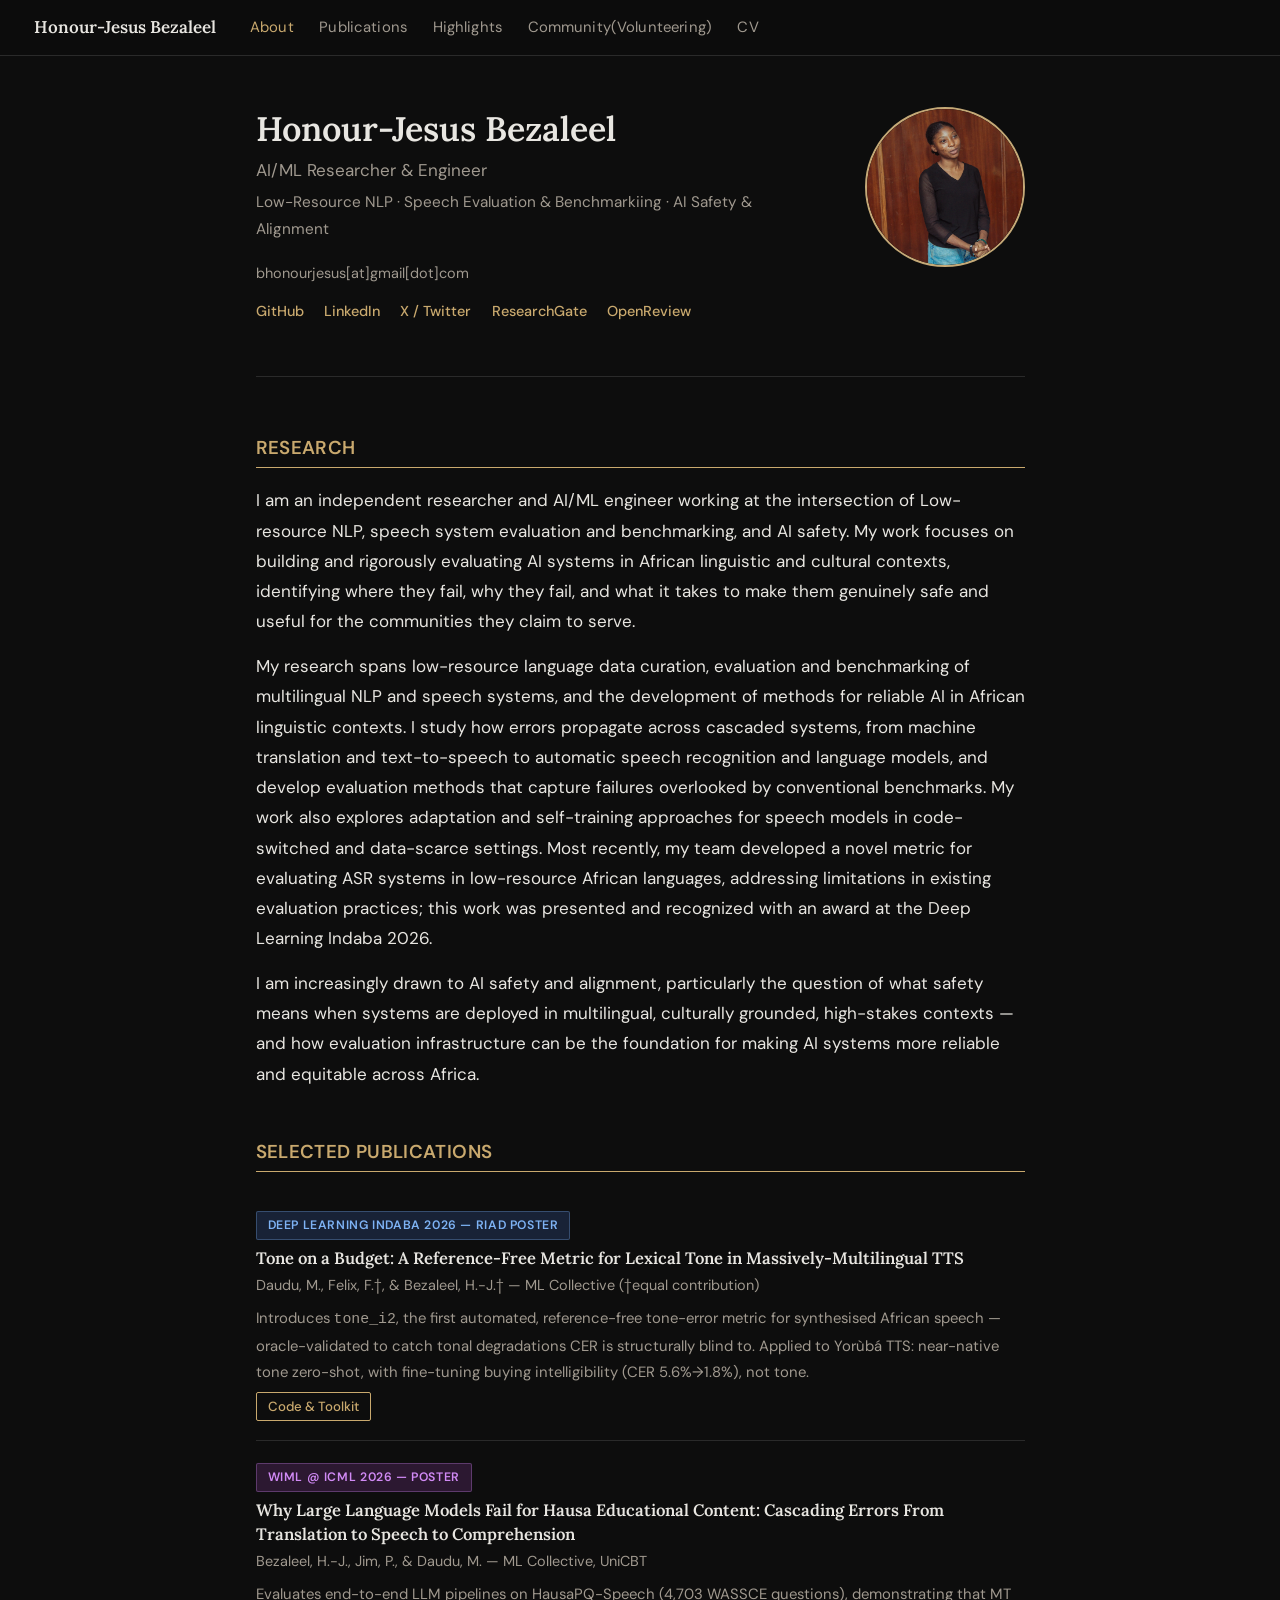
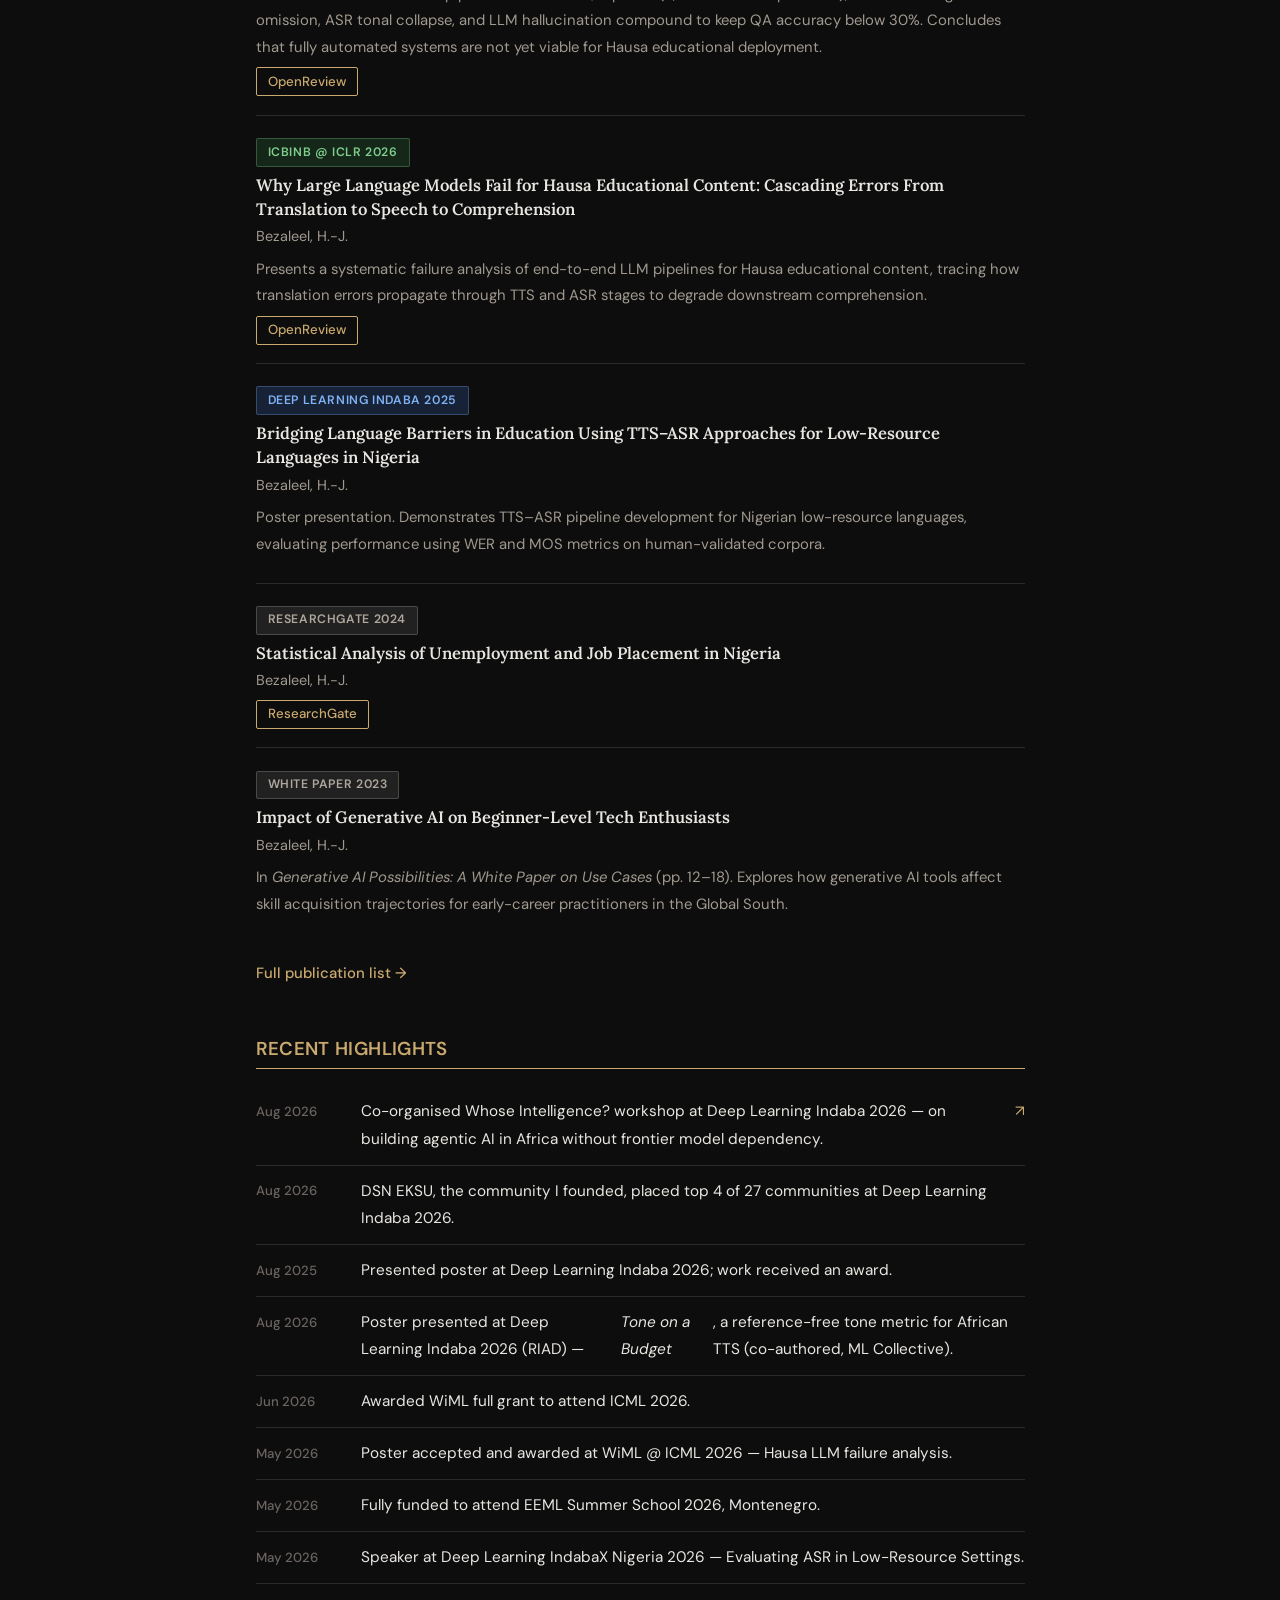
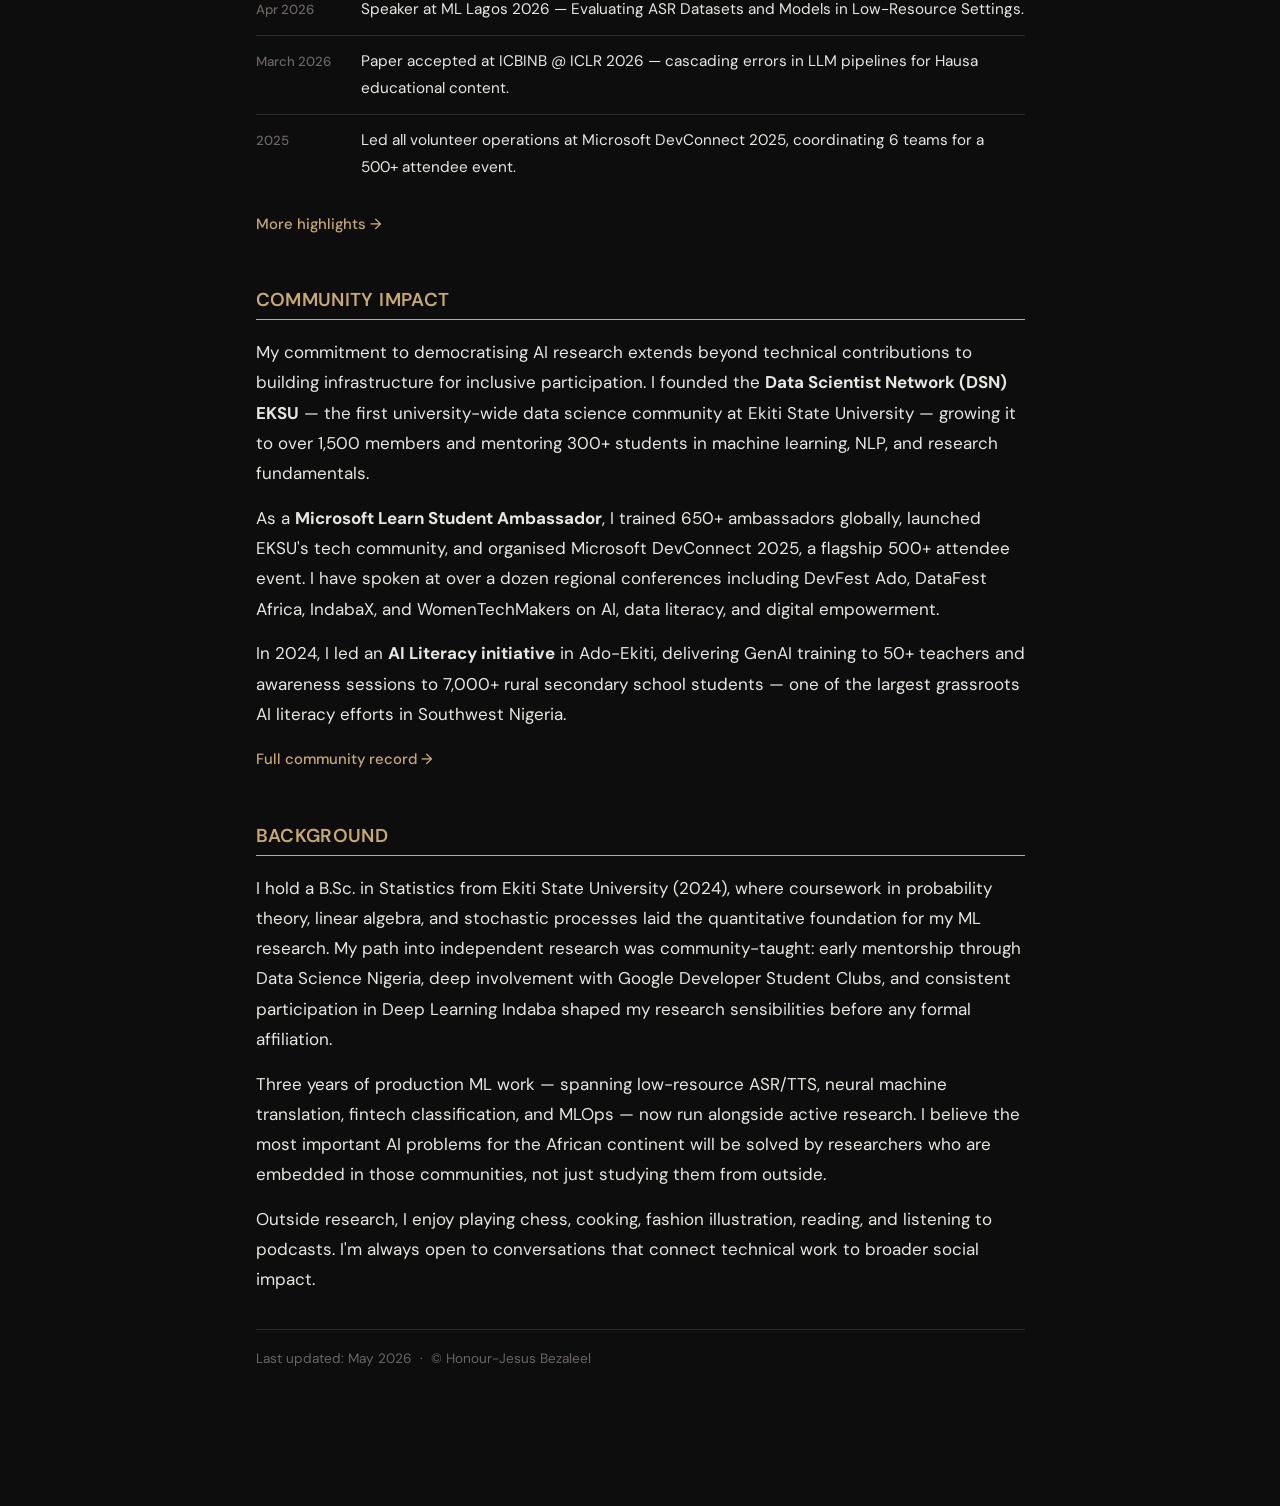
==== commit a43b1d9a: "Update index.html" ====
--- a/index.html
+++ b/index.html
@@ -147,18 +147,17 @@
     <section id="highlights">
       <h2>Recent Highlights</h2>
       <ul class="news-list">
-        <li><span class="news-date">Aug 2026</span> Co-organised <strong>Whose Intelligence?</strong> workshop at <strong>Deep Learning Indaba 2026</strong> — on building agentic AI in Africa without frontier model dependency. <a href="https://ml-collective-africa.github.io/dl-indaba-2026/" target="_blank">↗</a></li>
-        <li><span class="news-date">Aug 2026</span> <strong>DSN EKSU</strong>, the community I founded, placed <strong>top 4 of 27</strong> communities at Deep Learning Indaba 2026.</li>
-        <li><span class="news-date">Jun 2026</span> Awarded <strong>WiML full grant</strong> to attend <strong>ICML 2026</strong>.</li>
-        <li><span class="news-date">May 2026</span> Fully funded to attend <strong>EEML Summer School 2026</strong>, Montenegro.</li>
-        <li><span class="news-date">May 2026</span> Speaker at <strong>Deep Learning IndabaX Nigeria 2026</strong> — Evaluating ASR in Low-Resource Settings.</li>
-        <li><span class="news-date">Apr 2026</span> Speaker at <strong>ML Lagos 2026</strong> — Evaluating ASR Datasets and Models in Low-Resource Settings.</li>
-        <li><span class="news-date">Aug 2026</span> Poster presented at <strong>Deep Learning Indaba 2026 (RIAD)</strong> — <em>Tone on a Budget</em>, a reference-free tone metric for African TTS (co-authored, ML Collective).</li>
-        <li><span class="news-date">2025</span> Poster accepted and <strong>awarded</strong> at <strong>WiML @ ICML 2025</strong> — Hausa LLM failure analysis.</li>
-        <li><span class="news-date">2026</span> Paper accepted at <strong>ICBINB @ ICLR 2026</strong> — cascading errors in LLM pipelines for Hausa educational content.</li>
-        <li><span class="news-date">2025</span> Presented at and completed a workshop at <strong>Deep Learning Indaba 2025</strong>; work received an award.</li>
-        <li><span class="news-date">2026</span> Preprint submitted: <em>Self-Training with Confidence-Based Filtering for African ASR at Scale</em>.</li>
-        <li><span class="news-date">2025</span> Led all volunteer operations at <strong>Microsoft DevConnect 2025</strong>, coordinating 6 teams for a 500+ attendee event.</li>
+        <li><span class="news-date">Aug 2026</span> Co-organised Whose Intelligence? workshop at Deep Learning Indaba 2026 — on building agentic AI in Africa without frontier model dependency. <a href="https://ml-collective-africa.github.io/dl-indaba-2026/" target="_blank">↗</a></li>
+        <li><span class="news-date">Aug 2026</span> DSN EKSU, the community I founded, placed top 4 of 27 communities at Deep Learning Indaba 2026.</li>
+        <li><span class="news-date">Aug 2025</span> Presented poster at Deep Learning Indaba 2026; work received an award.</li> 
+        <li><span class="news-date">Aug 2026</span> Poster presented at Deep Learning Indaba 2026 (RIAD) — <em>Tone on a Budget</em>, a reference-free tone metric for African TTS (co-authored, ML Collective).</li>
+        <li><span class="news-date">Jun 2026</span> Awarded WiML full grant to attend ICML 2026.</li>
+        <li><span class="news-date"> May 2026</span> Poster accepted and awarded at WiML @ ICML 2026 — Hausa LLM failure analysis.</li>
+        <li><span class="news-date">May 2026</span> Fully funded to attend EEML Summer School 2026, Montenegro.</li>
+        <li><span class="news-date">May 2026</span> Speaker at Deep Learning IndabaX Nigeria 2026 — Evaluating ASR in Low-Resource Settings.</li>
+        <li><span class="news-date">Apr 2026</span> Speaker at ML Lagos 2026 — Evaluating ASR Datasets and Models in Low-Resource Settings.</li>
+        <li><span class="news-date">March 2026</span> Paper accepted at ICBINB @ ICLR 2026 — cascading errors in LLM pipelines for Hausa educational content.</li>
+        <li><span class="news-date">2025</span> Led all volunteer operations at Microsoft DevConnect 2025, coordinating 6 teams for a 500+ attendee event.</li>
       </ul>
       <p class="see-more"><a href="news.html">More highlights →</a></p>
     </section>
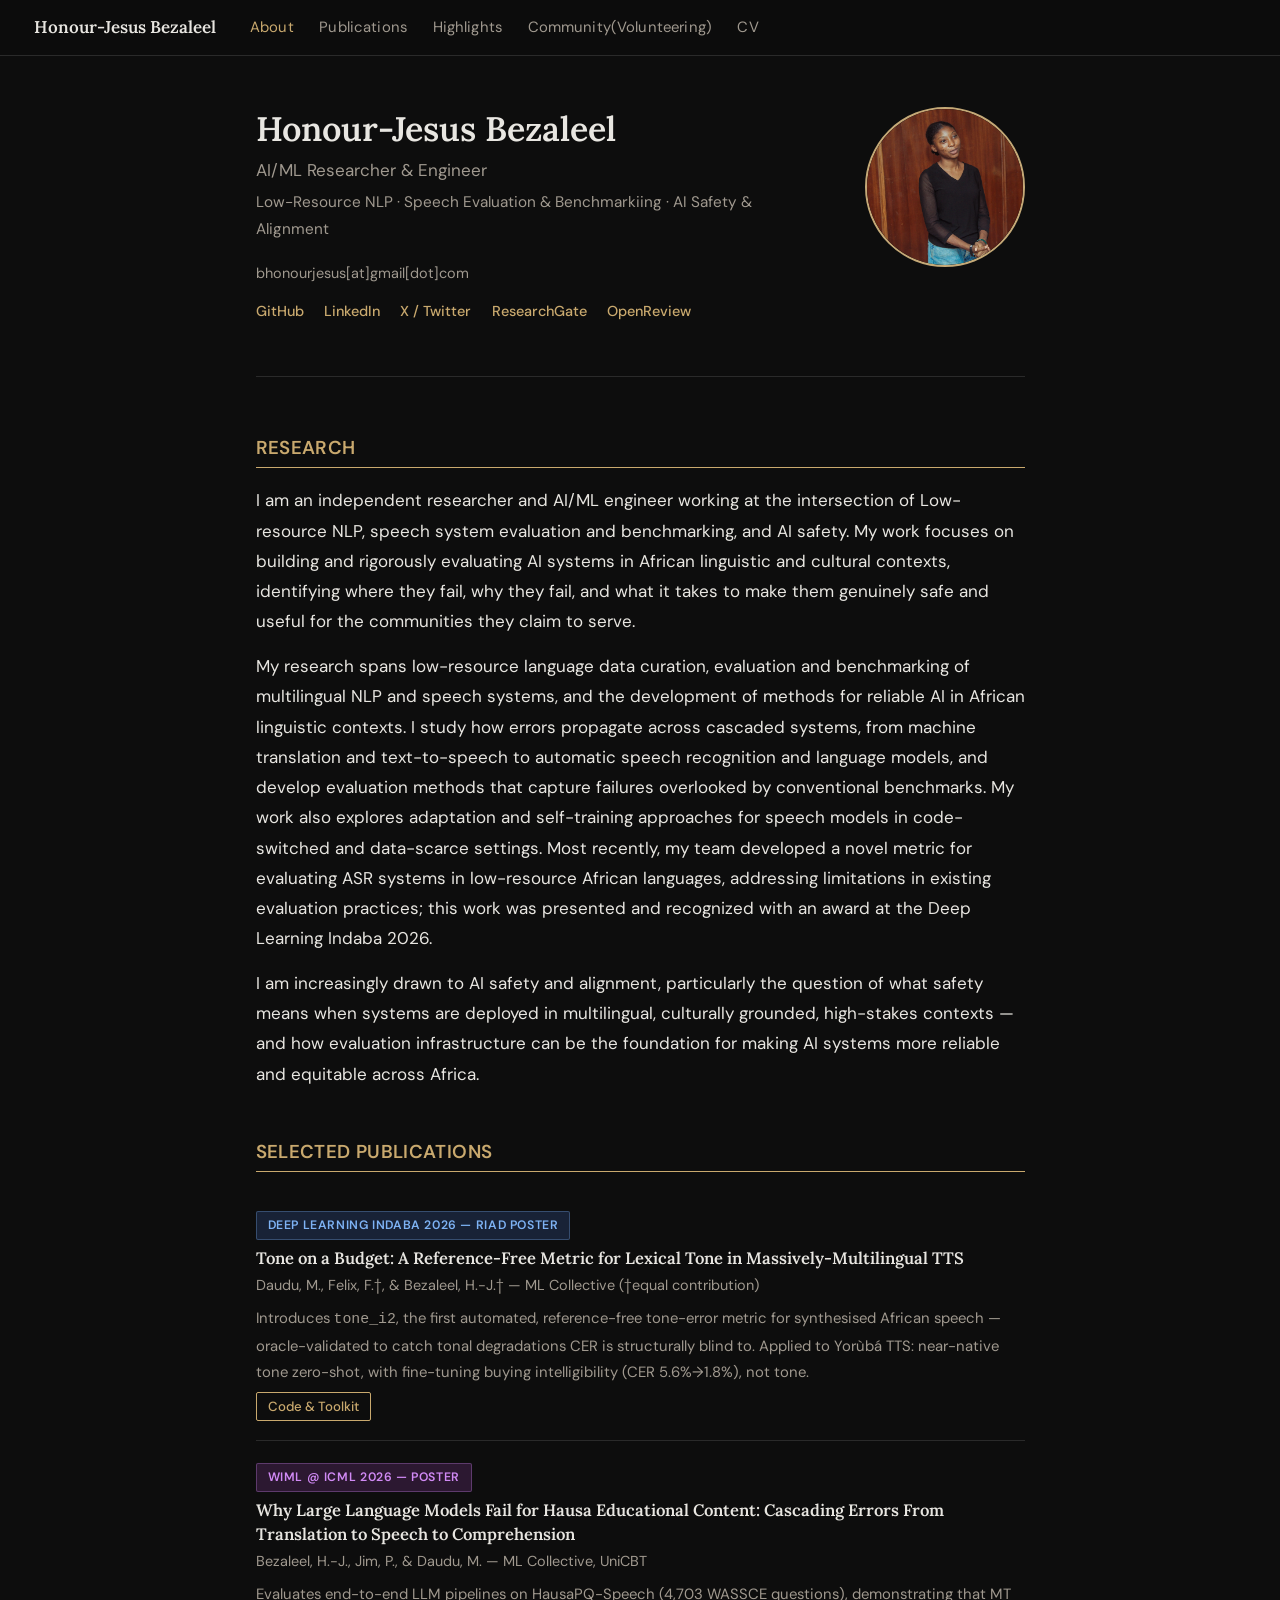
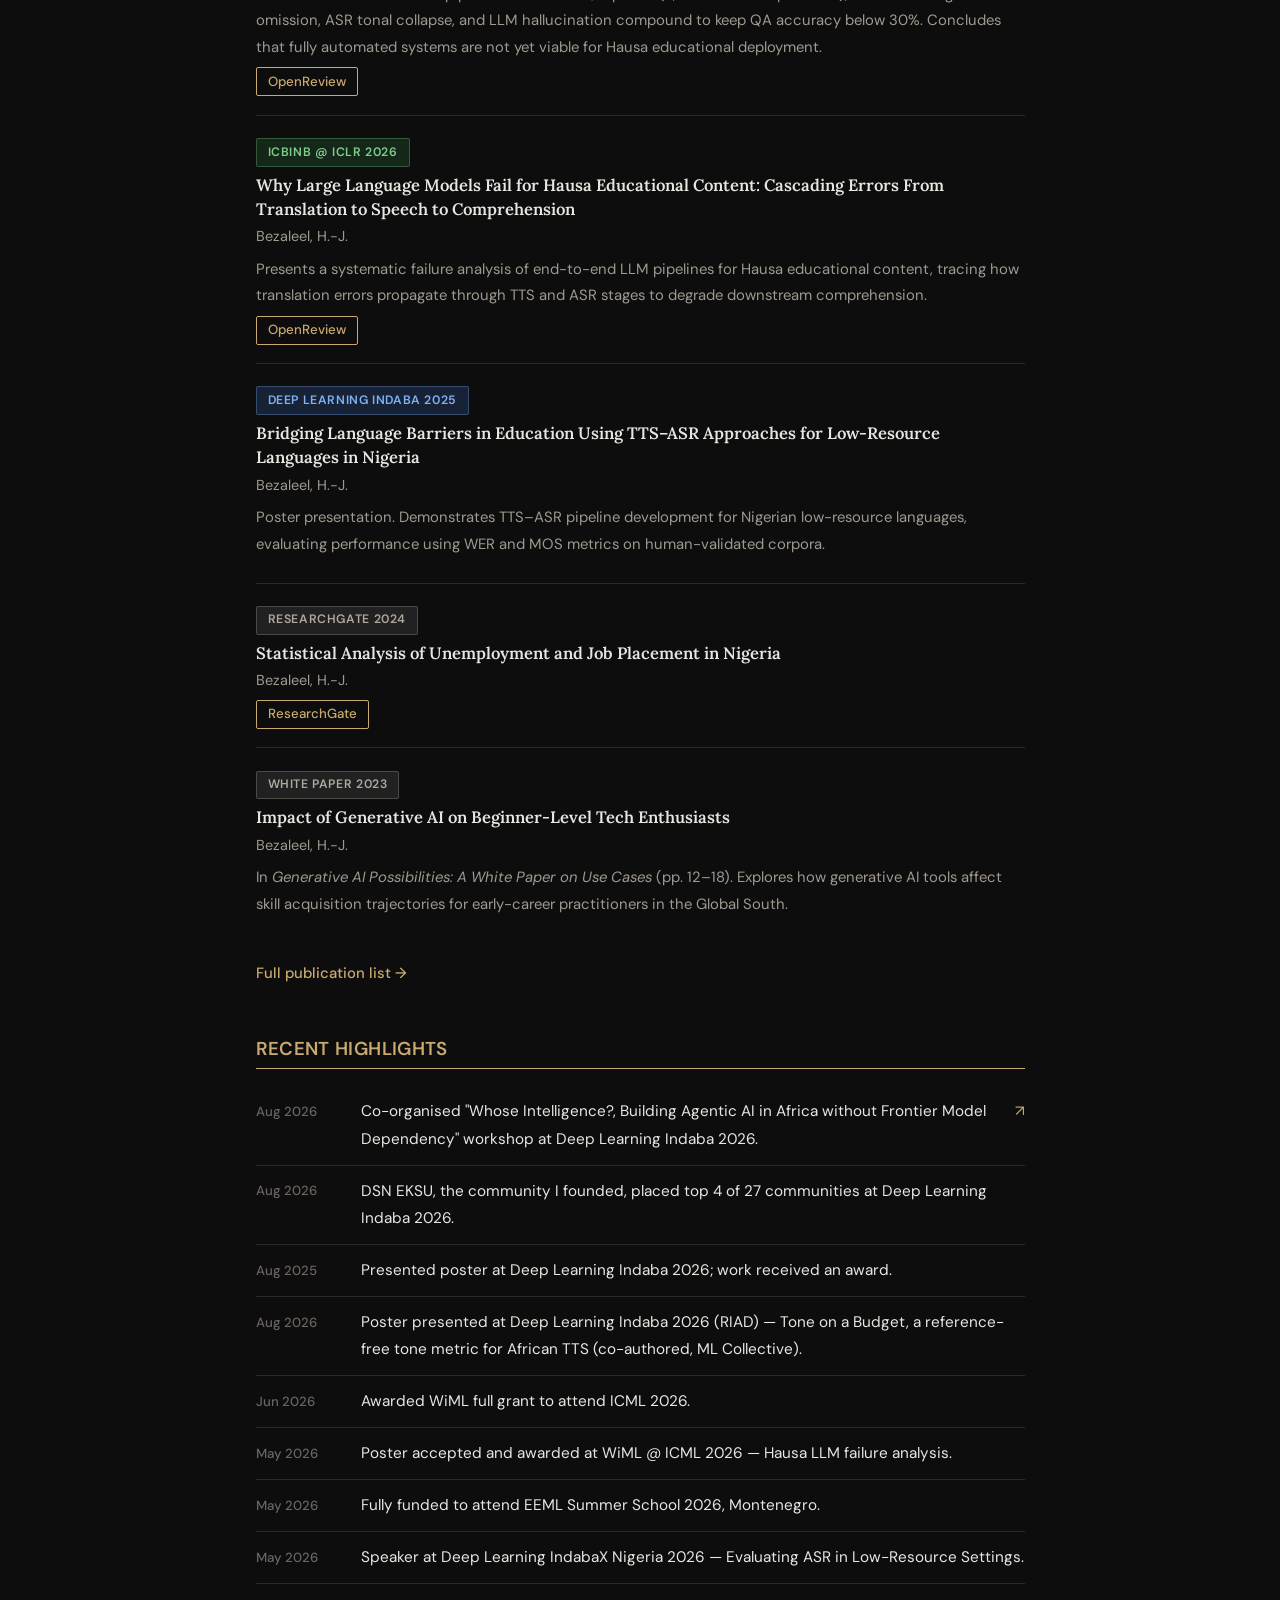
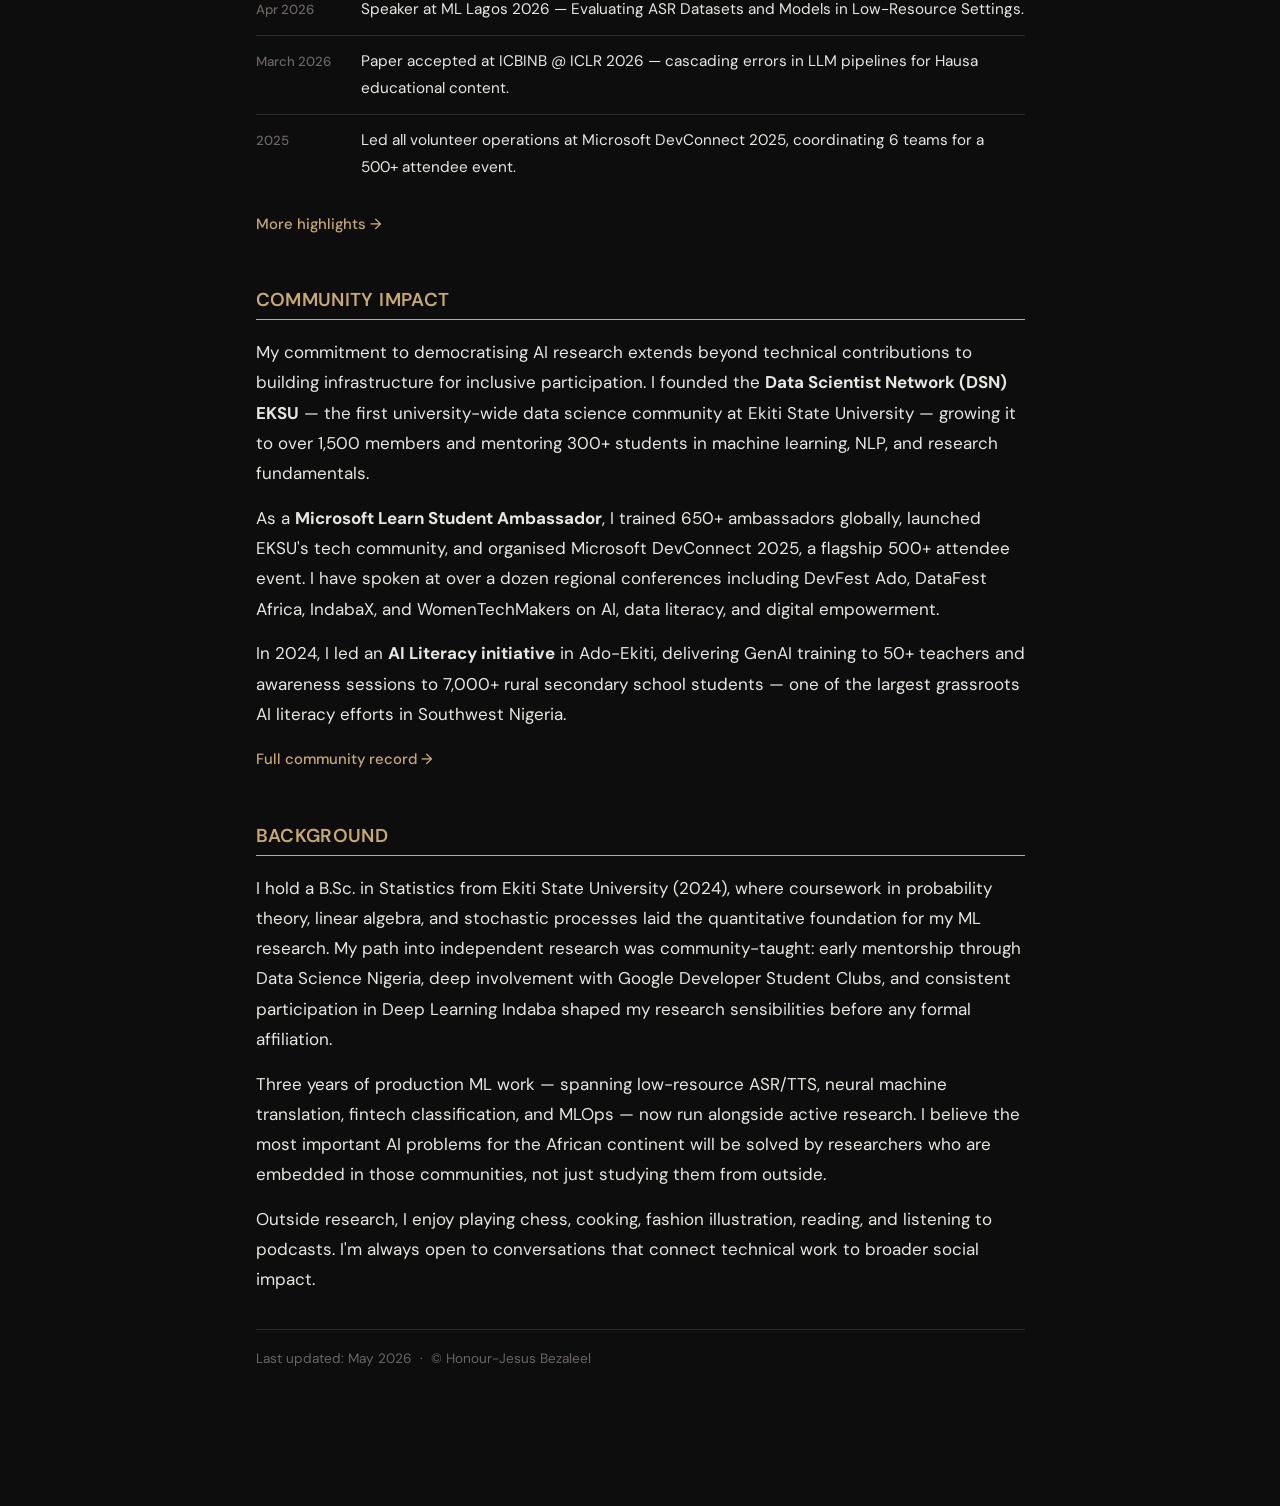
==== commit 6ef209e3: "Update workshop descriptions in highlights section" ====
--- a/index.html
+++ b/index.html
@@ -147,10 +147,10 @@
     <section id="highlights">
       <h2>Recent Highlights</h2>
       <ul class="news-list">
-        <li><span class="news-date">Aug 2026</span> Co-organised Whose Intelligence? workshop at Deep Learning Indaba 2026 — on building agentic AI in Africa without frontier model dependency. <a href="https://ml-collective-africa.github.io/dl-indaba-2026/" target="_blank">↗</a></li>
+        <li><span class="news-date">Aug 2026</span> Co-organised "Whose Intelligence?, Building Agentic AI in Africa without Frontier Model Dependency" workshop at Deep Learning Indaba 2026. <a href="https://ml-collective-africa.github.io/dl-indaba-2026/" target="_blank">↗</a></li>
         <li><span class="news-date">Aug 2026</span> DSN EKSU, the community I founded, placed top 4 of 27 communities at Deep Learning Indaba 2026.</li>
         <li><span class="news-date">Aug 2025</span> Presented poster at Deep Learning Indaba 2026; work received an award.</li> 
-        <li><span class="news-date">Aug 2026</span> Poster presented at Deep Learning Indaba 2026 (RIAD) — <em>Tone on a Budget</em>, a reference-free tone metric for African TTS (co-authored, ML Collective).</li>
+        <li><span class="news-date">Aug 2026</span> Poster presented at Deep Learning Indaba 2026 (RIAD) — Tone on a Budget, a reference-free tone metric for African TTS (co-authored, ML Collective).</li>
         <li><span class="news-date">Jun 2026</span> Awarded WiML full grant to attend ICML 2026.</li>
         <li><span class="news-date"> May 2026</span> Poster accepted and awarded at WiML @ ICML 2026 — Hausa LLM failure analysis.</li>
         <li><span class="news-date">May 2026</span> Fully funded to attend EEML Summer School 2026, Montenegro.</li>
